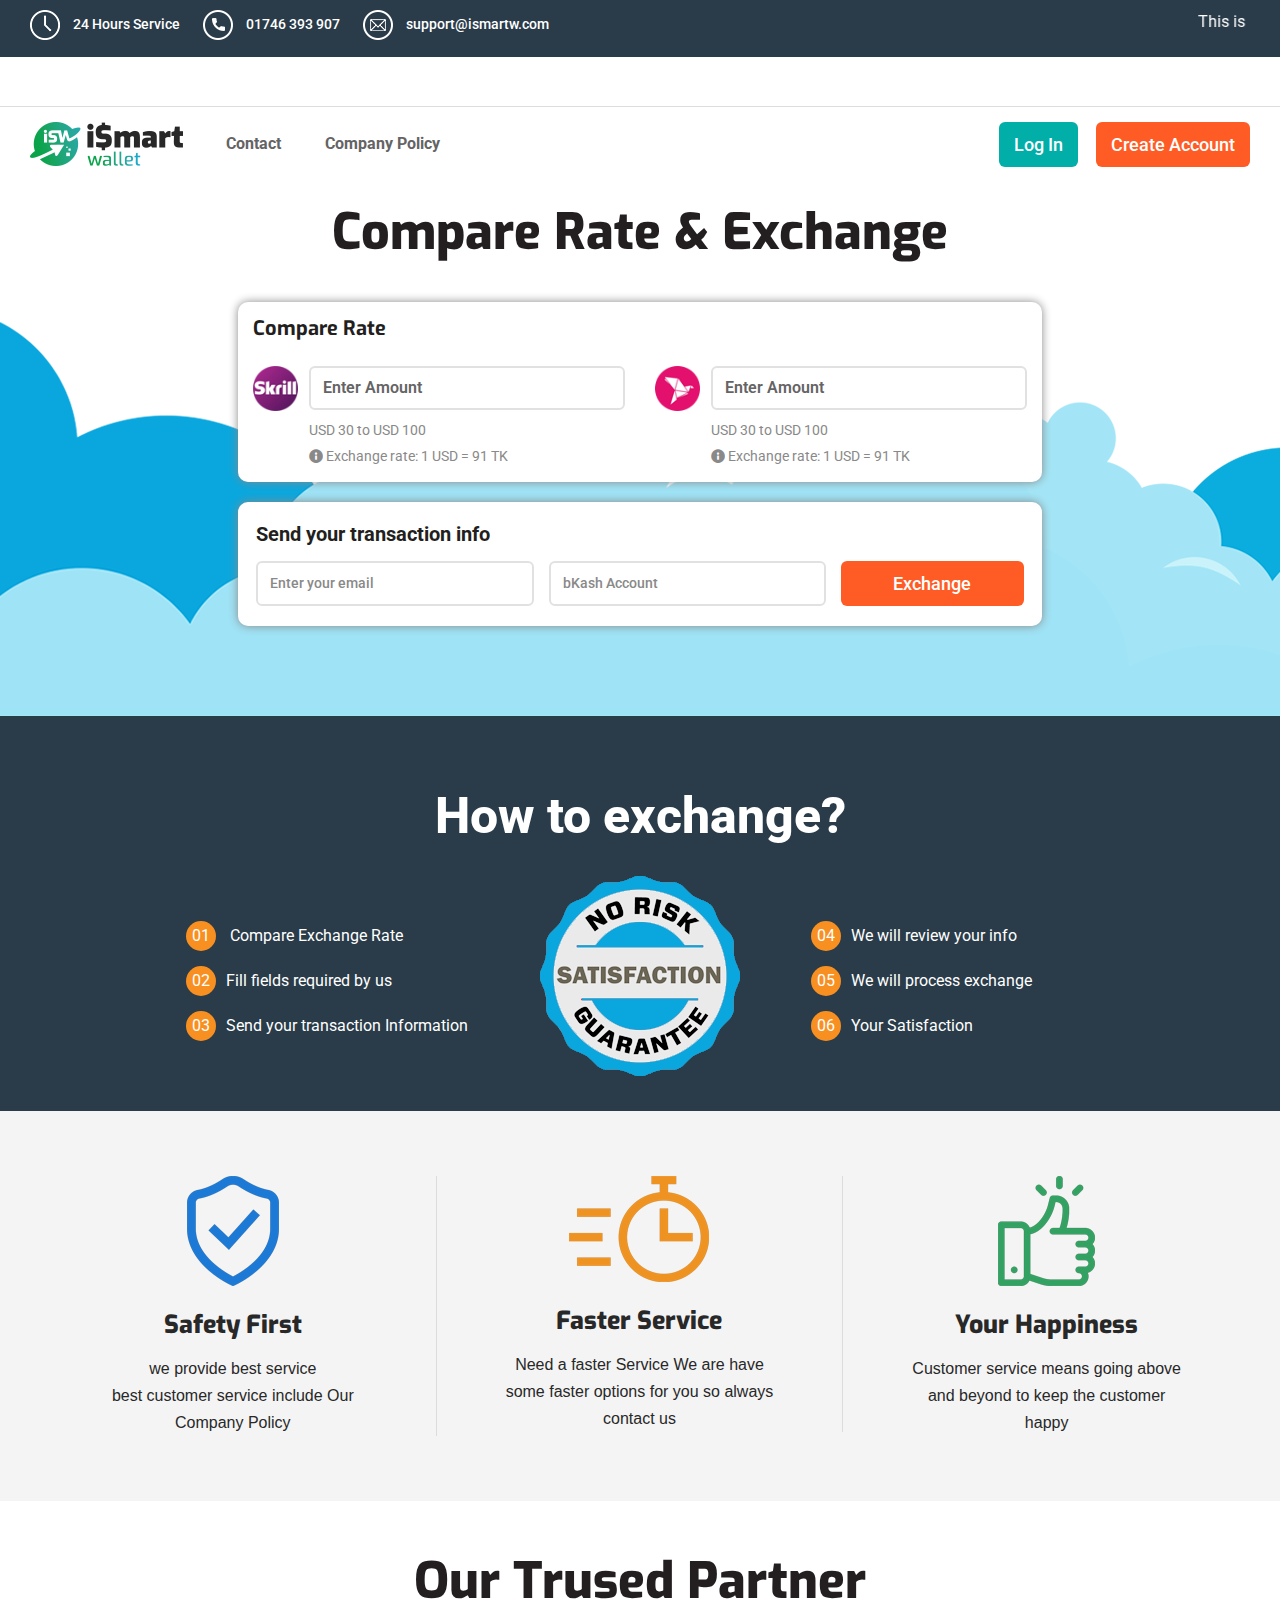
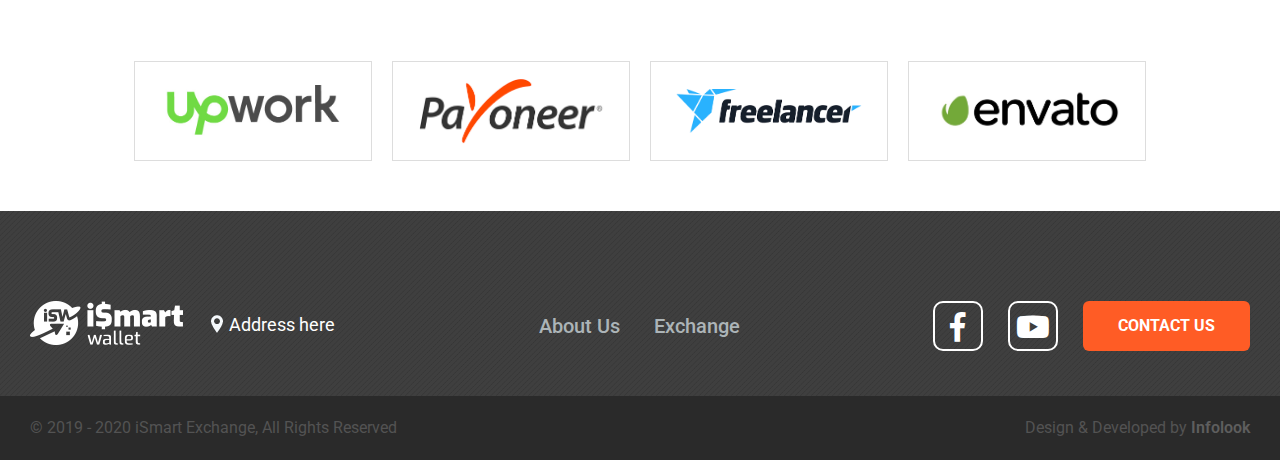
==== inner-page-1.html @ 14a32d56 "g" ====
<!DOCTYPE html>
<html lang="en">

<head>
    <meta charset="utf-8">
    <meta http-equiv="X-UA-Compatible" content="IE=edge">
    <meta name="viewport" content="width=device-width, initial-scale=1, shrink-to-fit=no">
    <title>I$mart</title>
    <link href="assets/css/bootstrap.min.css" rel="stylesheet">
    <link href="assets/css/all.min.css" rel="stylesheet">
    <link href="assets/css/fontawesome.css" rel="stylesheet">
    <link href="assets/css/meanmenu.css" rel="stylesheet">
    <link href="assets/css/nice-select.css" rel="stylesheet">
    <link href="assets/css/owl.carousel.min.css" rel="stylesheet">
    <link href="assets/css/default.css" rel="stylesheet">
    <link href="assets/css/style.css" rel="stylesheet">
    <link href="assets/css/responsive.css" rel="stylesheet">
</head>

<body>
    <!-- Headertop section start -->
    <div class="headertoparea">
        <div class="container">
            <div class="row">
                <div class="col-lg-6">
                    <div class="headertopmain">
                        <div class="headertop-contact">
                            <ul>
                                <li><img src="assets/img/clock.png" alt=""> <span>24 Hours Service</span></li>
                                <li class="clock1"><img src="assets/img/phone.png" alt=""> <span> 01746 393 907</span>
                                </li>
                                <li class="clock1"><img src="assets/img/mail.png" alt="">
                                    <span>support@ismartw.com</span></li>
                            </ul>
                        </div>
                    </div>
                </div>
                <div class="col-lg-6 my-auto">
                    <div class="random-notification">
                        <marquee behavior="" direction="">
                            <p>This is random text notification for moving</p>
                        </marquee>
                    </div>
                </div>
            </div>
        </div>
    </div>
    <!-- Headertop section complate -->

    <!-- EXCHANGERATES.ORG.UK LIVE FOREX RATES TICKER START -->
    <div class="container">
        <div class="row">
            <div class="col-lg-12">
                <!-- EXCHANGERATES.ORG.UK LIVE CURRENCY RATES TICKER START -->
                <iframe
                    src="//www.exchangerates.org.uk/widget/ER-LRTICKER.php?w=1200&amp;s=2&amp;mc=EUR&amp;mbg=ffff&amp;bs=no&amp;bc=000044&amp;f=verdana&amp;fs=10px&amp;fc=000044&amp;lc=0F0F0F&amp;lhc=fe9a00&amp;vc=fe9a00&amp;vcu=008000&amp;vcd=FF0000&amp;"
                    width="100%" height="30" frameborder="0" scrolling="no" marginwidth="0" marginheight="0"></iframe>
                <!-- EXCHANGERATES.ORG.UK LIVE CURRENCY RATES TICKER END -->
            </div>
        </div>
    </div>
    <!-- EXCHANGERATES.ORG.UK LIVE FOREX RATES TICKER END -->


    <!-- Header bar section start -->
    <div class="header-area">
        <div class="container">
            <div class="row">
                <div class="col-lg-8">
                    <div class="main-menu-fills">
                        <div class="main-logo">
                            <a href="index.html"><img src="assets/img/logo.png" alt=""></a>
                        </div>
                        <div class="main-menu">
                            <nav>
                                <ul>
                                    <li><a href="">Contact</a></li>
                                    <li><a href="">Company Policy</a></li>
                                </ul>
                            </nav>
                        </div>
                    </div>
                </div>
                <div class="col-lg-4">
                    <div class="log-info text-right">
                        <ul>
                            <li><a href="" data-toggle="modal" data-target="#exampleModalCenter" class="black-text">Log
                                    In</a></li>
                            <li><a href="" data-toggle="modal" data-target="#exampleModalCenter2"
                                    class="fixed-bg">Create Account</a></li>
                        </ul>

                    </div>

                    <div class="for-loginmethod">
                        <!-- Modal -->
                        <div class="modal fade" id="exampleModalCenter" tabindex="-1" role="dialog"
                            aria-labelledby="exampleModalCenterTitle" aria-hidden="true">
                            <div class="modal-dialog modal-dialog-centered" role="document">
                                <div class="modal-content">
                                    <div class="modal-header">
                                        <button type="button" class="close" data-dismiss="modal" aria-label="Close">
                                            <span aria-hidden="true">&times;</span>
                                        </button>
                                    </div>
                                    <div class="modal-body">
                                        <div class="log-inpagess">
                                            <div class="login-content">
                                                <h4>Account Login</h4>
                                                <div class="connect-facebook">
                                                    <span>
                                                        <a href=""><i class="fab fa-facebook-f"></i>Log In with
                                                            facebook</a>
                                                    </span>
                                                </div>
                                                <div class="loginforms1">
                                                    <form action="">
                                                        <div class="login-us">
                                                            <input type="email" placeholder="Email">
                                                            <input type="password" placeholder="Password">
                                                        </div>
                                                    </form>
                                                </div>
                                                <div class="repare-pass">
                                                    <div class="log-into">
                                                        <div class="try-thisfield">
                                                            <a href="" class="logs1">Log in</a>
                                                            <a href="" class="forgot1">Forgot Password?</a>
                                                        </div>
                                                        <span>Don't have an account? <a href="" data-toggle="modal"
                                                                data-target="#exampleModalCenter2" data-dismiss="modal"
                                                                aria-label="Close">Create
                                                                Account</a></span>
                                                    </div>
                                                </div>
                                            </div>
                                        </div>
                                    </div>
                                </div>
                            </div>
                        </div>

                        <!-- Modal -->
                    </div>


                    <div class="for-loginmethod">
                        <!-- Modal -->
                        <div class="modal fade" id="exampleModalCenter2" tabindex="-1" role="dialog"
                            aria-labelledby="exampleModalCenterTitle" aria-hidden="true">
                            <div class="modal-dialog modal-dialog-centered" role="document">
                                <div class="modal-content">
                                    <div class="modal-header">
                                        <button type="button" class="close" data-dismiss="modal" aria-label="Close">
                                            <span aria-hidden="true">&times;</span>
                                        </button>
                                    </div>
                                    <div class="modal-body">
                                        <div class="log-inpagess">
                                            <div class="login-content">
                                                <h4>Create Account</h4>
                                                <div class="loginforms1">
                                                    <form action="">
                                                        <div class="login-us">
                                                            <input type="text" placeholder="Name">
                                                            <input type="email" placeholder="Email">
                                                            <input type="number" placeholder="Phone Number">
                                                            <input type="password" placeholder="Set Password">
                                                            <input type="password" placeholder="Confirm Password">
                                                        </div>
                                                    </form>
                                                </div>
                                                <div class="repare-pass">
                                                    <div class="log-into">
                                                        <div class="try-thisfield">
                                                            <a href="#" data-toggle="modal"
                                                                data-target="#exampleModalCenter3"
                                                                class="logs1 next-hide">Create</a>
                                                        </div>
                                                        <span>Already have an account? <a href="#" data-toggle="modal"
                                                                data-target="#exampleModalCenter" data-dismiss="modal"
                                                                aria-label="Close">LOG
                                                                IN</a></span>
                                                    </div>
                                                </div>
                                            </div>
                                        </div>
                                    </div>
                                </div>
                            </div>
                        </div>
                        <!-- Modal -->
                    </div>
                </div>
            </div>
        </div>
    </div>
    <!-- Header bar section end -->

    <!-- compare rate area start -->
    <section class="compare-rate-area">
        <div class="container">
            <div class="row justify-content-center">
                <div class="col-md-8 ">
                    <h2 class="heading-title">Compare Rate & Exchange</h2>
                    <div class="compare-box-area">
                        <h4 class="title">Compare Rate</h4>
                        <div class="compare-boxs">
                            <div class="compare-box">
                                <div class="icon">
                                    <img src="assets/img/bkash2.png" alt="">
                                </div>
                                <div class="content">
                                    <form action="">
                                        <input type="text" name="amount" placeholder="Enter Amount">
                                        <label for="amount">USD 30 to USD 100</label>
                                        <span><i class="fa fa-exclamation-circle"></i> Exchange rate: 1 USD = 91 TK</span>
                                    </form>
                                </div>
                            </div>
                            <div class="compare-box">
                                <div class="icon">
                                    <img src="assets/img/bkash.png" alt="">
                                </div>
                                <div class="content">
                                    <form action="">
                                        <input type="text" name="amount" placeholder="Enter Amount">
                                        <label for="amount">USD 30 to USD 100</label>
                                        <span><i class="fa fa-exclamation-circle"></i> Exchange rate: 1 USD = 91 TK</span>
                                    </form>
                                </div>
                            </div>
                        </div>
                    </div>
                    <div class="transition-info">
                        <h4 class="title">Send your transaction info</h4>
                        <form action="">
                            <input type="email" placeholder="Enter your email">
                            <input type="text" placeholder="bKash Account ">
                            <input type="submit" value="Exchange">
                        </form>
                    </div>
                </div>
            </div>
        </div>
    </section>
    <!-- compare rate area end -->

    <!-- how to exchange area start -->
    <section class="how-to-exchange-area inner">
        <div class="container">
            <div class="row justify-content-center">
                <div class="col-md-9">
                    <div class="row">
                        <div class="col-lg-12">
                            <h2 class="title">How to exchange?</h2>
                        </div>
                    </div>
                    <div class="row">
                        <div class="col-lg-4">
                            <div class="how-to-list">
                                <ul>
                                    <li><span>01</span> Compare Exchange Rate</li>
                                    <li><span>02</span>Fill fields required by us</li>
                                    <li><span>03</span>Send your transaction Information</li>
                                </ul>
                            </div>
                        </div>
                        <div class="col-lg-4">
                            <div class="how-to-list">
                                <img src="assets/img/garrenty.png" alt="">
                            </div>
                        </div>
                        <div class="col-lg-4">
                            <div class="how-to-list">
                                <ul>
                                    <li><span>04</span>We will review your info</li>
                                    <li><span>05</span>We will process exchange</li>
                                    <li><span>06</span>Your Satisfaction</li>
                                </ul>
                            </div>
                        </div>
                    </div>
                </div>
            </div>
        </div>
    </section>
    <!-- how to exchange area end -->

    <!-- customarea section start -->
    <div class="custom-area">
        <div class="container">
            <div class="row no-gutters">
                <div class="col-xl-4 col-lg-4 col-md-4">
                    <div class="single-custom">
                        <div class="custom-images">
                            <img src="assets/img/customer1.png" alt="">
                        </div>
                        <div class="custom-text">
                            <h3>Safety First</h3>
                            <p>we provide best service <br>
                                best customer service include Our <br>
                                Company Policy</p>
                        </div>
                    </div>
                </div>
                <div class="col-xl-4 col-lg-4 col-md-4">
                    <div class="single-custom">
                        <div class="custom-images">
                            <img src="assets/img/customer2.png" alt="">
                        </div>
                        <div class="custom-text">
                            <h3>Faster Service</h3>
                            <p>Need a faster Service We are have some faster options for you so always contact us</p>
                        </div>
                    </div>
                </div>
                <div class="col-xl-4 col-lg-4 col-md-4">
                    <div class="single-custom custombo">
                        <div class="custom-images">
                            <img src="assets/img/customer3.png" alt="">
                        </div>
                        <div class="custom-text">
                            <h3>Your Happiness</h3>
                            <p>Customer service means going above and beyond to keep the customer happy</p>
                        </div>
                    </div>
                </div>
            </div>
        </div>
    </div>
    <!-- customarea section complate -->

    <!-- partner area start -->
    <div class="partner-area">
        <div class="container">
            <div class="row">
                <div class="col-lg-12">
                    <div class="services-title text-center customer-title planningtitle">
                        <h1>Our Trused Partner</h1>
                    </div>
                </div>
            </div>
            <div class="row justify-content-center">
                <div class="col-lg-10">
                    <div class="partner-carousel owl-carousel">
                        <div class="single-partner">
                            <img src="assets/img/01.png" alt="">
                        </div>
                        <div class="single-partner">
                            <img src="assets/img/02.png" alt="">
                        </div>
                        <div class="single-partner">
                            <img src="assets/img/03.png" alt="">
                        </div>
                        <div class="single-partner">
                            <img src="assets/img/04.jpg" alt="">
                        </div>
                        <div class="single-partner">
                            <img src="assets/img/05.png" alt="">
                        </div>
                    </div>
                </div>
            </div>
        </div>
    </div>
    <!-- partner area emd -->

    <!-- footer section start -->
    <div class="footerarea">
        <div class="container">
            <div class="row">
                <div class="col-xl-4">
                    <div class="footerlogo threepadings">
                        <div class="footerlogomain">
                            <a href="">
                                <img src="assets/img/footerlogo.png" alt="">
                            </a>
                        </div>
                        <div class="address">
                            <span><img src="assets/img/location.png" alt=""><a href="">Address here</a></span>
                        </div>
                    </div>
                </div>
                <div class="col-xl-4 my-auto">
                    <div class="footershapewrap">
                        <div class="footershapesd threepadings">
                            <div class="footershape samepadings">
                                <ul>
                                    <li><a href="">About Us</a></li>
                                    <li><a href="">Exchange</a></li>
                                </ul>
                            </div>
                        </div>
                    </div>
                </div>
                <div class="col-xl-4">
                    <div class="footercontactwraps samepadings threepadings">
                        <div class="footersocial">
                            <ul>
                                <li class="facebooka"><a href=""><i class="fab fa-facebook-f"></i></a></li>
                                <li class="youtubea"><a href=""><i class="fab fa-youtube"></i></a></li>
                            </ul>
                        </div>
                        <div class="footercontact">
                            <a href="">Contact Us</a>
                        </div>
                    </div>
                </div>
            </div>
        </div>
        <div class="copyright-text">
            <div class="container">
                <div class="row">
                    <div class="col-lg-6">
                        &copy; 2019 - 2020 iSmart Exchange, All Rights Reserved
                    </div>
                    <div class="col-lg-6 text-right">
                        Design & Developed by <a href="http://infolook.net">Infolook</a>
                    </div>
                </div>
            </div>
        </div>
    </div>
    <!-- footer section complate -->
    <!-- jQuery first, then Popper.js, then Bootstrap JS -->
    <script src="assets/js/jquery.min.js"></script>
    <script src="assets/js/Popper.js"></script>
    <script src="assets/js/jquery.sticky.js"></script>
    <script src="assets/js/jquery.meanmenu.js"></script>
    <script src="assets/js/owl.carousel.min.js"></script>
    <script src="assets/js/jquery.nice-select.min.js"></script>
    <script src="assets/js/bootstrap.min.js"></script>
    <script src="assets/js/main.js"></script>
</body>

</html>
---- assets/css/nice-select.css ----
.nice-select {
  -webkit-tap-highlight-color: transparent;
  background-color: #fff;
  border-radius: 5px;
  border: solid 1px #e8e8e8;
  box-sizing: border-box;
  clear: both;
  cursor: pointer;
  display: block;
  float: left;
  font-family: inherit;
  font-size: 14px;
  font-weight: normal;
  height: 42px;
  line-height: 40px;
  outline: none;
  padding-left: 18px;
  padding-right: 30px;
  position: relative;
  text-align: left !important;
  -webkit-transition: all 0.2s ease-in-out;
  transition: all 0.2s ease-in-out;
  -webkit-user-select: none;
     -moz-user-select: none;
      -ms-user-select: none;
          user-select: none;
  white-space: nowrap;
  width: auto; }
  .nice-select:hover {
    border-color: #dbdbdb; }
  .nice-select:active, .nice-select.open, .nice-select:focus {
    border-color: #999; }
  .nice-select:after {
    border-bottom: 2px solid #999;
    border-right: 2px solid #999;
    content: '';
    display: block;
    height: 5px;
    margin-top: -4px;
    pointer-events: none;
    position: absolute;
    right: 12px;
    top: 50%;
    -webkit-transform-origin: 66% 66%;
        -ms-transform-origin: 66% 66%;
            transform-origin: 66% 66%;
    -webkit-transform: rotate(45deg);
        -ms-transform: rotate(45deg);
            transform: rotate(45deg);
    -webkit-transition: all 0.15s ease-in-out;
    transition: all 0.15s ease-in-out;
    width: 5px; }
  .nice-select.open:after {
    -webkit-transform: rotate(-135deg);
        -ms-transform: rotate(-135deg);
            transform: rotate(-135deg); }
  .nice-select.open .list {
    opacity: 1;
    pointer-events: auto;
    -webkit-transform: scale(1) translateY(0);
        -ms-transform: scale(1) translateY(0);
            transform: scale(1) translateY(0); }
  .nice-select.disabled {
    border-color: #ededed;
    color: #999;
    pointer-events: none; }
    .nice-select.disabled:after {
      border-color: #cccccc; }
  .nice-select.wide {
    width: 100%; }
    .nice-select.wide .list {
      left: 0 !important;
      right: 0 !important; }
  .nice-select.right {
    float: right; }
    .nice-select.right .list {
      left: auto;
      right: 0; }
  .nice-select.small {
    font-size: 12px;
    height: 36px;
    line-height: 34px; }
    .nice-select.small:after {
      height: 4px;
      width: 4px; }
    .nice-select.small .option {
      line-height: 34px;
      min-height: 34px; }
  .nice-select .list {
    background-color: #fff;
    border-radius: 5px;
    box-shadow: 0 0 0 1px rgba(68, 68, 68, 0.11);
    box-sizing: border-box;
    margin-top: 4px;
    opacity: 0;
    overflow: hidden;
    padding: 0;
    pointer-events: none;
    position: absolute;
    top: 100%;
    left: 0;
    -webkit-transform-origin: 50% 0;
        -ms-transform-origin: 50% 0;
            transform-origin: 50% 0;
    -webkit-transform: scale(0.75) translateY(-21px);
        -ms-transform: scale(0.75) translateY(-21px);
            transform: scale(0.75) translateY(-21px);
    -webkit-transition: all 0.2s cubic-bezier(0.5, 0, 0, 1.25), opacity 0.15s ease-out;
    transition: all 0.2s cubic-bezier(0.5, 0, 0, 1.25), opacity 0.15s ease-out;
    z-index: 9; }
    .nice-select .list:hover .option:not(:hover) {
      background-color: transparent !important; }
  .nice-select .option {
    cursor: pointer;
    font-weight: 400;
    line-height: 40px;
    list-style: none;
    min-height: 40px;
    outline: none;
    padding-left: 18px;
    padding-right: 29px;
    text-align: left;
    -webkit-transition: all 0.2s;
    transition: all 0.2s; }
    .nice-select .option:hover, .nice-select .option.focus, .nice-select .option.selected.focus {
      background-color: #f6f6f6; }
    .nice-select .option.selected {
      font-weight: bold; }
    .nice-select .option.disabled {
      background-color: transparent;
      color: #999;
      cursor: default; }

.no-csspointerevents .nice-select .list {
  display: none; }

.no-csspointerevents .nice-select.open .list {
  display: block; }
---- assets/css/default.css ----
/* Deafult Margin & Padding */
/*-- Margin Top --*/
.mt-5 {
	margin-top: 5px;
}
.mt-10 {
	margin-top: 10px;
}
.mt-15 {
	margin-top: 15px;
}
.mt-20 {
	margin-top: 20px;
}
.mt-25 {
	margin-top: 25px;
}
.mt-30 {
	margin-top: 30px;
}
.mt-35 {
	margin-top: 35px;
}
.mt-40 {
	margin-top: 40px;
}
.mt-45 {
	margin-top: 45px;
}
.mt-50 {
	margin-top: 50px;
}
.mt-55 {
	margin-top: 55px;
}
.mt-60 {
	margin-top: 60px;
}
.mt-65 {
	margin-top: 65px;
}
.mt-70 {
	margin-top: 70px;
}
.mt-75 {
	margin-top: 75px;
}
.mt-80 {
	margin-top: 80px;
}
.mt-85 {
	margin-top: 85px;
}
.mt-90 {
	margin-top: 90px;
}
.mt-95 {
	margin-top: 95px;
}
.mt-100 {
	margin-top: 100px;
}
.mt-105 {
	margin-top: 105px;
}
.mt-110 {
	margin-top: 110px;
}
.mt-115 {
	margin-top: 115px;
}
.mt-120 {
	margin-top: 120px;
}
.mt-125 {
	margin-top: 125px;
}
.mt-130 {
	margin-top: 130px;
}
.mt-135 {
	margin-top: 135px;
}
.mt-140 {
	margin-top: 140px;
}
.mt-145 {
	margin-top: 145px;
}
.mt-150 {
	margin-top: 150px;
}
.mt-155 {
	margin-top: 155px;
}
.mt-160 {
	margin-top: 160px;
}
.mt-165 {
	margin-top: 165px;
}
.mt-170 {
	margin-top: 170px;
}
.mt-175 {
	margin-top: 175px;
}
.mt-180 {
	margin-top: 180px;
}
.mt-185 {
	margin-top: 185px;
}
.mt-190 {
	margin-top: 190px;
}
.mt-195 {
	margin-top: 195px;
}
.mt-200 {
	margin-top: 200px;
}
/*-- Margin Bottom --*/

.mb-5 {
	margin-bottom: 5px;
}
.mb-10 {
	margin-bottom: 10px;
}
.mb-15 {
	margin-bottom: 15px;
}
.mb-20 {
	margin-bottom: 20px;
}
.mb-25 {
	margin-bottom: 25px;
}
.mb-30 {
	margin-bottom: 30px;
}
.mb-35 {
	margin-bottom: 35px;
}
.mb-40 {
	margin-bottom: 40px;
}
.mb-45 {
	margin-bottom: 45px;
}
.mb-50 {
	margin-bottom: 50px;
}
.mb-55 {
	margin-bottom: 55px;
}
.mb-60 {
	margin-bottom: 60px;
}
.mb-65 {
	margin-bottom: 65px;
}
.mb-70 {
	margin-bottom: 70px;
}
.mb-75 {
	margin-bottom: 75px;
}
.mb-80 {
	margin-bottom: 80px;
}
.mb-85 {
	margin-bottom: 85px;
}
.mb-90 {
	margin-bottom: 90px;
}
.mb-95 {
	margin-bottom: 95px;
}
.mb-100 {
	margin-bottom: 100px;
}
.mb-105 {
	margin-bottom: 105px;
}
.mb-110 {
	margin-bottom: 110px;
}
.mb-115 {
	margin-bottom: 115px;
}
.mb-120 {
	margin-bottom: 120px;
}
.mb-125 {
	margin-bottom: 125px;
}
.mb-130 {
	margin-bottom: 130px;
}
.mb-135 {
	margin-bottom: 135px;
}
.mb-140 {
	margin-bottom: 140px;
}
.mb-145 {
	margin-bottom: 145px;
}
.mb-150 {
	margin-bottom: 150px;
}
.mb-155 {
	margin-bottom: 155px;
}
.mb-160 {
	margin-bottom: 160px;
}
.mb-165 {
	margin-bottom: 165px;
}
.mb-170 {
	margin-bottom: 170px;
}
.mb-175 {
	margin-bottom: 175px;
}
.mb-180 {
	margin-bottom: 180px;
}
.mb-185 {
	margin-bottom: 185px;
}
.mb-190 {
	margin-bottom: 190px;
}
.mb-195 {
	margin-bottom: 195px;
}
.mb-200 {
	margin-bottom: 200px;
}
/*-- Padding Top --*/

.pt-5 {
	padding-top: 5px;
}
.pt-10 {
	padding-top: 10px;
}
.pt-15 {
	padding-top: 15px;
}
.pt-20 {
	padding-top: 20px;
}
.pt-25 {
	padding-top: 25px;
}
.pt-30 {
	padding-top: 30px;
}
.pt-35 {
	padding-top: 35px;
}
.pt-40 {
	padding-top: 40px;
}
.pt-45 {
	padding-top: 45px;
}
.pt-50 {
	padding-top: 50px;
}
.pt-55 {
	padding-top: 55px;
}
.pt-60 {
	padding-top: 60px;
}
.pt-65 {
	padding-top: 65px;
}
.pt-70 {
	padding-top: 70px;
}
.pt-75 {
	padding-top: 75px;
}
.pt-80 {
	padding-top: 80px;
}
.pt-85 {
	padding-top: 85px;
}
.pt-90 {
	padding-top: 90px;
}
.pt-95 {
	padding-top: 95px;
}
.pt-100 {
	padding-top: 100px;
}
.pt-105 {
	padding-top: 105px;
}
.pt-110 {
	padding-top: 110px;
}
.pt-115 {
	padding-top: 115px;
}
.pt-120 {
	padding-top: 120px;
}
.pt-125 {
	padding-top: 125px;
}
.pt-130 {
	padding-top: 130px;
}
.pt-135 {
	padding-top: 135px;
}
.pt-140 {
	padding-top: 140px;
}
.pt-145 {
	padding-top: 145px;
}
.pt-150 {
	padding-top: 150px;
}
.pt-155 {
	padding-top: 155px;
}
.pt-160 {
	padding-top: 160px;
}
.pt-165 {
	padding-top: 165px;
}
.pt-170 {
	padding-top: 170px;
}
.pt-175 {
	padding-top: 175px;
}
.pt-180 {
	padding-top: 180px;
}
.pt-185 {
	padding-top: 185px;
}
.pt-190 {
	padding-top: 190px;
}
.pt-195 {
	padding-top: 195px;
}
.pt-200 {
	padding-top: 200px;
}
/*-- Padding Bottom --*/

.pb-5 {
	padding-bottom: 5px;
}
.pb-10 {
	padding-bottom: 10px;
}
.pb-15 {
	padding-bottom: 15px;
}
.pb-20 {
	padding-bottom: 20px;
}
.pb-25 {
	padding-bottom: 25px;
}
.pb-30 {
	padding-bottom: 30px;
}
.pb-35 {
	padding-bottom: 35px;
}
.pb-40 {
	padding-bottom: 40px;
}
.pb-45 {
	padding-bottom: 45px;
}
.pb-50 {
	padding-bottom: 50px;
}
.pb-55 {
	padding-bottom: 55px;
}
.pb-60 {
	padding-bottom: 60px;
}
.pb-65 {
	padding-bottom: 65px;
}
.pb-70 {
	padding-bottom: 70px;
}
.pb-75 {
	padding-bottom: 75px;
}
.pb-80 {
	padding-bottom: 80px;
}
.pb-85 {
	padding-bottom: 85px;
}
.pb-90 {
	padding-bottom: 90px;
}
.pb-95 {
	padding-bottom: 95px;
}
.pb-100 {
	padding-bottom: 100px;
}
.pb-105 {
	padding-bottom: 105px;
}
.pb-110 {
	padding-bottom: 110px;
}
.pb-115 {
	padding-bottom: 115px;
}
.pb-120 {
	padding-bottom: 120px;
}
.pb-125 {
	padding-bottom: 125px;
}
.pb-130 {
	padding-bottom: 130px;
}
.pb-135 {
	padding-bottom: 135px;
}
.pb-140 {
	padding-bottom: 140px;
}
.pb-145 {
	padding-bottom: 145px;
}
.pb-150 {
	padding-bottom: 150px;
}
.pb-155 {
	padding-bottom: 155px;
}
.pb-160 {
	padding-bottom: 160px;
}
.pb-165 {
	padding-bottom: 165px;
}
.pb-170 {
	padding-bottom: 170px;
}
.pb-175 {
	padding-bottom: 175px;
}
.pb-180 {
	padding-bottom: 180px;
}
.pb-185 {
	padding-bottom: 185px;
}
.pb-190 {
	padding-bottom: 190px;
}
.pb-195 {
	padding-bottom: 195px;
}
.pb-200 {
	padding-bottom: 200px;
}
/* Background Color */

.gray-bg {
	background: #f6f6f6;
}
.white-bg {
	background: #fff;
}
.black-bg {
	background: #222;
}
/* Color */

.white {
	color: #fff;
}
.black {
	color: #222;
}
/* black overlay */

[data-overlay] {
	position: relative;
}
[data-overlay]::before {
	background: #000 none repeat scroll 0 0;
	content: "";
	height: 100%;
	left: 0;
	position: absolute;
	top: 0;
	width: 100%;
	z-index: 1;
}
[data-overlay="3"]::before {
	opacity: 0.3;
}
[data-overlay="4"]::before {
	opacity: 0.4;
}
[data-overlay="5"]::before {
	opacity: 0.5;
}
[data-overlay="6"]::before {
	opacity: 0.6;
}
[data-overlay="7"]::before {
	opacity: 0.7;
}
[data-overlay="8"]::before {
	opacity: 0.8;
}
[data-overlay="9"]::before {
	opacity: 0.9;
}

.bg_img {
	background-position: center center;
	background-size: cover;
	background-repeat: no-repeat;
	width: 100%;
}
---- assets/css/style.css ----
/* Base CSS */
@import url('https://fonts.googleapis.com/css?family=Roboto:300,400,500,700,900&display=swap');
@import url('https://fonts.googleapis.com/css?family=Exo:300,400,400i,500,600,600i,700,900&display=swap');

.alignleft {
  float: left;
  margin-right: 15px;
}

.alignright {
  float: right;
  margin-left: 15px;
}

.aligncenter {
  display: block;
  margin: 0 auto 15px;
}

a:focus,
input:focus {
  outline: 0 solid
}

img {
  max-width: 100%;
  height: auto;
}

h1,
h2,
h3,
h4,
h5,
h6 {
  margin: 0 0 15px;
  color: #231f20;
  font-weight: 700;
  font-size: 25px;
  font-family: 'Roboto', sans-serif;
}

body {
  color: #231f20;
  font-weight: 400;
  font-family: 'Roboto', sans-serif;
  font-size: 16px;
}

@font-face {
  font-family: RusticLoveTattoo;
  src: url(../fonts/RusticLoveTattoo.otf);
}

.selector-for-some-widget {
  box-sizing: content-box;
}

a:hover {
  text-decoration: none
}



/* Headertop section start */

.headertoparea {
  background: #2A3B49;
  padding: 10px 0;
  margin-bottom: 12px;
  padding-bottom: 0px;
}

.headertopmain {
  display: flex;
  align-items: center;
}

.headertopadmin ul {
  margin: 0;
  padding: 0;
  list-style: none;
}

.headertopadmin ul li {
  display: inline-block;
}

.headertop-contact ul {
  margin: 0;
  padding: 0;
  list-style: none;
}

.headertop-contact ul li {
  display: inline-block;
  color: #fff;
  font-size: 14px;
  font-weight: 500;
}

.headertopadmin ul li a {
  font-size: 14px;
  color: #c6d3de;
  font-weight: 500;
}

.headertopadmin li.active1 a {
  color: #feffff;
  background: #00a651;
  display: inline-block;
  padding: 0px 6px;
  border-radius: 4px;
}

.headertopadmin {
  margin-right: 40px;
}

.headertopadmin span {
  margin: 0 5px;
}

li.clock1 {
  position: relative;
  margin-left: 7px;
  padding-left: 12px;
}

.headertop-contact ul li img {
  margin-right: 10px;
}

/* Header area  start */
.headerarea {
  display: flex;
  align-items: center;
  height: 76px;
}

.headerleft {
  display: flex;
  align-items: center;
}

.mainmenu ul {
  margin: 0;
  padding: 0;
  list-style: none;
}

.mainmenu ul li {
  display: inline-block;
}

.headerright.text-right ul {
  margin: 0;
  padding: 0;
  list-style: none;
}

.headerright.text-right ul li {
  display: inline-block;
}

.headerright {
  display: -webkit-box;
  display: -ms-flexbox;
  -webkit-box-align: center;
  -ms-flex-align: center;
  align-items: center;
  -webkit-box-pack: end;
  -ms-flex-pack: end;
  justify-content: end;
}

.headerright ul {
  margin: 0;
  padding: 0;
  list-style: none;
}

.headerright ul li {
  display: inline-block;
}

.mainmenu ul li a {
  display: inline-block;
  margin-left: 30px;
  font-size: 16px;
  color: #858585;
  font-weight: 700;
}

.mainlogo {
  margin-right: 12px;
}

.mainmenu ul li a:hover {
  color: #2390dc;
}

.headerright ul li a {
  display: inline-block;
  background: #2390dc;
  font-size: 16px;
  color: #fff;
  font-weight: 700;
  padding: 8px 12px;
  border-radius: 6px;
}

.headerright li.account1 a {
  background: #f46d20;
  margin-left: 6px;
}


/* Header area  END */



/* hero area  start */


.sendbox a {
  display: block;
  padding: 7px 12px;
}

.sendbox {
  height: 294px;
  overflow-y: auto;
}

.sendbox img {
  width: 40px;
}


.heroleft {
  background: #fff;
  padding: 8px 0px;
  border-radius: 8px;
  position: relative;
  z-index: 2;
}



@keyframes gradient {
  0% {
    background-position: 0% 50%;
  }

  50% {
    background-position: 100% 50%;
  }

  100% {
    background-position: 0% 50%;
  }
}

.heroarea {
  background: linear-gradient(-45deg, #00B3EF, #08A033, #08A033, #00B3EF);
  background-size: 400% 400%;
  animation: gradient 10s ease infinite;
  position: relative;
  padding-bottom: 48px;
}


.herobigshape {
  position: absolute;
  left: 0;
  right: 0;
  top: 0;
  width: 92%;
  transform: translate(4%, 8%);
}

.sendtext p {
  margin-bottom: 0;
  font-size: 14px;
  color: #575c60;
  font-weight: 700;
  font-family: 'Exo', sans-serif;
}


.header-area {
  border-top: 1px solid #ddd;
  padding: 15px 0;
}

.sendtext p {
  font-weight: 900;
  color: #393939;
  font-size: 20px;
  text-transform: capitalize;
}

.sendbox a:hover {
  background: #cee4f2;
}

.sendtext {
  padding: 0px 12px;
}

.sendbox span {
  font-size: 14px;
  font-weight: 700;
  padding-left: 8px;
  color: #4f4f4f;
}

.herotitle h1 {
  font-size: 50px;
  color: #fff;
  font-weight: 800;
  margin: 40px 0;
  font-family: 'Exo', sans-serif;
}


.rightbkashwrap {
  display: flex;
  align-items: center;
}

.rightbkasboxs {
  display: flex;
  align-items: center;
  width: 100%;
}

.bkashtk span {
  padding-left: 0;
}

.bkashtk p {
  margin-bottom: 0;
  font-size: 14px;
  font-weight: 500;
  color: #898989;
}

.bkashtk {
  padding-left: 8px;
}

.buttons button {
  background: #dfdfdf;
  border: none;
  padding: 8px 17px;
  color: #737373;
  font-size: 14px;
  font-weight: 500;
  border-radius: 6px;
}

.sendbox.rightsend a:hover {
  background: #CEE4F2;
}

.sendbox.rightsend a:hover button {
  background: #02AEA8;
  color: #fff;
}


.col-12.static {
  position: static;
}






/* hero area  END */



/* security area  start */


.securitybox {
  text-align: center;
  background: #DAF2E5;
  margin-top: 52px;
  border-radius: 8px;
}

.securityarea {
  padding: 48px 0;
}

.securitytitle.text-center h1 {
  font-size: 50px;
  font-weight: 800;
  color: #231f20;
  font-family: 'Exo',
    sans-serif;
}

.securitybox.securitybox2 {
  background: #D9F4FA;
}

.securityicon img {
  margin-top: -38px;
}

.securitycontent {
  padding: 28px 82px;
}

.securitycontent p {
  margin-bottom: 0;
  color: #231f20;
  font-size: 16px;
  font-weight: 400;
  line-height: 28px;
}

.securitycontent h4 {
  font-weight: 800;
  font-size: 25px;
  color: #231f20;
  font-family: 'Exo', sans-serif;
}


/* security area  END */


/* customerarea section  start */



.single-custom {
  text-align: center;
  padding: 0px 66px;
  border-right: 1px solid #dcdcdc;
}

.custom-text h3 {
  font-size: 25px;
  font-weight: 800;
  color: #282828;
  font-family: 'Exo', sans-serif;
}

.custom-text p {
  font-size: 16px;
  font-weight: 500;
  color: #282828;
  margin-bottom: 0;
  font-family: 'Encode Sans Condensed', sans-serif;
  line-height: 27px;
}

.custom-area {
  background: #f4f4f4;
  padding: 30px 0;
}

.custom-area.whitebg1 {
  background: #fff;
}

.custom-text {
  margin-top: 24px;
}

.single-custom.custombo {
  border-right: 0px;
}

/* customerarea section  END */

/* planning section  startr */
.singleplaningcontent {
  display: flex;
  align-items: center;
  justify-content: center;
  height: 205px;
  position: relative;
  z-index: 1;
}

.singleplaning {
  text-align: center;
}

.singleplaning p {
  color: #fff;
  font-size: 20px;
  font-weight: 400;
  margin-top: 24px;
}

.singleplaningcontent.akashi::after {
  opacity: .20;
}

.singleplaningcontent::after {
  background: #0F0F0F;
  content: "";
  position: absolute;
  left: 0;
  top: 0;
  height: 100%;
  width: 100%;
  opacity: .10;
  z-index: -1;
}

.planing-area {
  background: linear-gradient(to right bottom, #FF4A30, #FF9903);
  padding: 65px 0;
}

.singleplaningcontent:hover img {
  transform: rotate(360deg);
}

.singleplaningcontent img {
  transition: .3s;
}

.services-title.planningtitle h1 {
  color: #fff;
}

.services-title h1 {
  color: #231f20;
  font-size: 50px;
  font-weight: 800;
  margin-bottom: 42px;
  font-family: 'Exo', sans-serif;

}



/* planning section  END */



/* footer section  start */


.footerarea {
  background: #353535;
  position: relative;
  padding-top: 90px;
  z-index: 1;
}

.footerarea::after {
  content: "";
  background-image: url(../img/footer-shape.png);
  background-size: contain;
  background-position: center center;
  background-repeat: repeat;
  position: absolute;
  left: 0;
  top: 0;
  height: 100%;
  width: 100%;
  z-index: -1;
}

.copyright-text {
  margin-top: 45px;
  padding: 20px 0px;
  background: #2A2A2A;
  color: #535353;
  position: relative;
  z-index: 2;
}

.copyright-text a {
  color: #5E5E5E;
  font-weight: 600;
}

.footerlogo {
  display: flex;
}

.address {
  padding-top: 10px;
}

.footerlogomain {
  margin-right: 28px;
}

.address a {
  display: inline-block;
  margin-left: 6px;
}

.address a {
  font-size: 18px;
  color: #fff;
  font-weight: 400;
}

.address img {
  transform: translateY(-3px);
}

.footershape ul {
  margin: 0;
  padding: 0;
  list-style: none;
}

.footershape ul li {
  display: inline-block;
}

.footershape ul li a {
  font-size: 20px;
  font-weight: 500;
  color: #acb4b7;
  display: inline-block;
  margin: 0 15px;
}

.footershape {
  text-align: center;
}


.footersocial ul {
  margin: 0;
  padding: 0;
  list-style: none;
  display: flex;
}

.footersocial ul li {
  display: inline-block;
}

.footercontactwraps {
  display: -webkit-box;
  display: -ms-flexbox;
  -webkit-box-align: center;
  -ms-flex-align: center;
  align-items: center;
  -webkit-box-pack: end;
  -ms-flex-pack: end;
  justify-content: end;
}

.footercontact a {
  font-size: 16px;
  color: #fff;
  text-transform: uppercase;
  font-weight: 700;
  background: #FF5C25;
  display: inline-block;
  padding: 13px 35px;
  border-radius: 6px;
  margin-left: 25px;
}


.footersocial ul li a {
  font-size: 16px;
  color: #acb4b7;
  border: 2px solid #fff;
  width: 50px;
  height: 50px;
  text-align: center;
  border-radius: 10px;
  display: block;
  font-size: 30px;
  line-height: 50px;
  color: #fff;
}

.footersocial ul li a:hover {
  background: #FF5C25;
  color: #fff;
  border-color: transparent;
}


.footersocial ul li.youtubea a:hover {
  background: #F20202;
}

.footercontact a:hover {
  background: #bd3608;
}



.headerright ul li a:hover {
  background: #0076c9;
}




.headerright li.account1 a:hover {
  background: #e65a0b;
}



.footershape ul li a:hover {
  color: #e65a0b;
}




.footershapewrap {
  position: relative;
}

.footertextt {
  margin-top: 62px;
  text-align: center;
}

.footertextt p {
  margin-bottom: 0;
  color: #527591;
  font-size: 14px;
  font-weight: 400;
}

.footershapesd {
  position: relative;
  z-index: 22;
}

/* Header bar section start */

.main-menu ul {
  margin: 0;
  padding: 0;
  list-style: none;
}

.main-menu ul li {
  display: inline-block;
  margin-right: 40px;
}

.main-menu ul li a {
  color: #646464;
  font-size: 16px;
  font-weight: 700;
  transition: .3s;
}

.main-menu ul li a:hover {
  color: #02AEA8;
}


.log-info ul {
  margin: 0;
  padding: 0;
  list-style: none;
}
.log-info ul li a {
  color: #fff;
  font-weight: 500;
  font-size: 18px;
  padding: 9px 15px;
  display: inline-block;
  border-radius: 6px;
  text-align: center;
  transition: .3s;
  background: #FF5C25;
}

.log-info ul li a.black-text {
  color: #fff;
  background: #02AEA8;
}

.log-info ul li a:hover {
  color: #fff;
  background: #C2023F;
  border: transparent;
}

.log-info ul li a:hover {
  color: #fff;
  background: #c53909;
}

.log-info ul li a.black-text:hover {
  background: #037b77;
}



.main-menu-fills {
  display: flex;
  align-items: center;
}

.main-logo {
  margin-right: 43px;
}

.icofont-coffee-cup::before {
  content: "\eb56";
}

.log-info ul li {
  display: inline-block;
  margin-left: 14px;
}


/*login-css*/

.for-loginmethod .modal-dialog {
  width: 400px;
}


.for-loginmethod .modal-header {
  display: -ms-flexbox;
  display: flex;
  -ms-flex-align: start;
  align-items: flex-start;
  -ms-flex-pack: justify;
  justify-content: flex-end;
  padding: 2px 0;
  border-bottom: 0px;
}




.modal-body.customlogooo {
  padding: 0 0 !important;
  padding-bottom: 54px !important;
}


.try-thisfield.got.got-bg a {
  width: 164px;
  margin: auto;
  border-radius: 32px;
  padding: 14px 0;
}

.try-thisfield.got.got-bg {
  margin-top: 48px;
}





.next-logo {
  background: url(../img/logoneed-bg.png);
  height: 136px;
  display: flex;
  align-items: center;
  justify-content: center;
  object-fit: cover;
}



.for-loginmethod .modal-body {
  position: relative;
  -ms-flex: 1 1 auto;
  flex: 1 1 auto;
  padding-top: 0 !important;
  padding: 32px;
  text-align: center;
}

.for-loginmethod .modal-header .close {
  padding: 6px 16px;
  margin: 0px;
}

.for-loginmethod .modal-content {
  position: relative;
  background-color: #F5F5F5;
  border: 1px solid rgba(0, 0, 0, .2);
  border-radius: .3rem;
  outline: 0;
}








.login-content h4 {
  font-size: 25px;
  font-weight: 900;
  color: #2c2d35;
  margin-bottom: 22px;
}

.connect-facebook a {
  background: #4B67A8;
  padding: 12px;
  border-radius: 6px;
  display: block;
  color: #fff;
  font-size: 16px;
  font-weight: 500;
}

.login-us input {
  width: 100%;
  background: #fff;
  border: none;
  padding: 10px 14px;
  margin-top: 12px;
  border-radius: 6px;
  color: #8f8f8f;
  font-weight: 500;
  font-size: 16px;
  border: 1px solid transparent
}

.try-thisfield a {
  display: block;
  color: #2c2d35;
  font-weight: 500;
  font-size: 16px;
}

.try-thisfield {
  margin-top: 15px;
}

.log-into span {
  color: #2c2d35;
  font-size: 16px;
  font-weight: 400;
}

.log-into span a {
  font-size: 16px;
  font-weight: 700;
  color: #2390DC;
}

.try-thisfield a.logs1 {
  background: #2390dc;
  color: #fff;
  padding: 8px;
  display: block;
  font-size: 20px;
  font-weight: 700;
  border-radius: 6px;
  margin-bottom: 12px;
}

.connect-facebook a i {
  color: #4B67A8;
  background: #fff;
  width: 22px;
  height: 24px;
  line-height: 24px;
  margin-right: 11px;
}


/*login-css*/





/*successful-css*/

.login-content.next-h4 p {
  font-size: 15px;
  font-weight: 400;
  color: #3e4041;
  margin-bottom: 0;
}

.call-usw p a {
  color: #2c2d35;
  font-weight: 700;
  font-size: 16px;
}

.try-thisfield.got a {
  background: #2E2F38;
}

.for-loginmethod.this1-hide.activeee {
  visibility: hidden;
  opacity: 0;
}

.login-us.trxid input {
  border: 1px solid #E1E1E1;
}

.send-money.owl-carousel .owl-nav {
  position: absolute;
  right: 0;
  top: 50%;
  transform: translateY(-50%);
}

.rocket-by p {
  margin-bottom: 9px !important;
}

.send-money.owl-carousel .owl-nav button i {
  position: absolute;
  right: -12px;
  top: 50%;
  transform: translateY(-50%);
  background: #fff;
  width: 28px;
  height: 28px;
  line-height: 28px;
  border-radius: 50%;
  box-shadow: 0px 0px 2px #a0a0a0;
}









.send-money.owl-carousel .owl-nav i {
  font-size: 27px;
  color: #a0a0a0;
}




.send-money .owl-dots {
  display: none;
}



.price span {
  font-size: 29px;
  font-weight: 700;
  color: #2c2d35;
  display: inline-block;
  margin-top: 15px;
  margin-bottom: 15px;
}

.price img {
  width: 21px;
  margin-top: -3px;
}

.niceselect-for .nice-select {
  width: 100%;
  border: transparent;
  background: #fff;
}

.niceselect-for .nice-select.open .list {
  width: 100%;
}

.rocket-by p {
  color: #2c2d35 !important;
  font-weight: 400 !important;
}

.rocket-by a.bkashh1 {
  color: #e3106e;
  font-weight: 700;
}

.rocket-by a.rocketts {
  color: #790381;
  font-weight: 700;
}

.try-thisfield.got.red-submit a {
  background: #E3004A;
}



/*successful-css*/




/*sidemenu-css*/


.menu-icon i {
  font-size: 29px;
  cursor: pointer;
}


.sidemenuw ul {
  padding: 0;
  margin: 0;
  list-style: none;
}

.sidemenuw ul li {
  display: block;
  margin-left: 0 !important;
}

.sidemenuw ul li a {
  background: none;
  color: #fff;
  font-size: 18px;
  font-weight: 700;
  text-align: left;
  display: block;
  width: 100%;
  transition: .3s;
  border-bottom: 1px solid #888;
  border-radius: 0px;
  padding: 6px 0px;
}

.sidemenuw ul li a:hover {
  background: transparent;
  color: #E30048;
  border-bottom: 1px solid #888;
}

.sideline {
  position: absolute;
  right: 15px;
  top: 11px;
}

.menu-icon {
  background: #333;
  padding: 3px 12px;
}

.menu-icon i {
  color: #f5f5f5;
}

.main-menu li a {
  color: #646464 !important;
  position: relative;
  padding: 29px 0px;
}

.main-menu li a:hover {
  color: #02AEA8 !important;
}

.main-menu li a:hover::after {
  content: "";
  position: absolute;
  bottom: 0;
  left: 0;
  height: 5px;
  background: #02AEA8;
  opacity: 1;
  visibility: visible;
  width: 100%;
}

.main-menu li a::after {
  opacity: 0;
  transition: .2s;
  visibility: hidden;
  width: 0;
}

.heroarea {
  overflow: hidden;
}

.heroarea::after,
.heroarea::before {
  background-image: url(../img/hero-left.png);
  left: 0px;
  top: 0;
  content: "";
  width: 323px;
  height: 422px;
  position: absolute;
  background-repeat: no-repeat;
  background-size: center;
  background-position: left bottom;
  transform: translateX(-80px);
}

.heroarea::before {
  background-image: url(../img/hero-right.png);
  left: auto;
  right: 0px;
  transform: translateX(80px);
}

.securityicon img {
  transform: scale(1);
  transition: .1s;
}

.securitybox:hover .securityicon img {
  transform: scale(1.2);
}

.login-us input:focus {
  border: 1px solid #0076C9;
  border-radius: 6px;
}

.custom-area {
  padding: 65px 0;
}

.random-notification {
  color: #fff;
}

.services-title h1 {
  margin-bottom: 60px;
  font-family: 'Exo',
    sans-serif;
  font-weight: 800;
}

/* innerpage css */
.compare-rate-area {
  background-position: center bottom;
  background-size: cover;
  position: relative;
  z-index: 1;
}

@keyframes animatedBackground {
  from {
    background-position: 0 0;
  }

  to {
    background-position: 100% 0;
  }
}

@-webkit-keyframes animatedBackground {
  from {
    background-position: 0 0;
  }

  to {
    background-position: 100% 0;
  }
}

@-ms-keyframes animatedBackground {
  from {
    background-position: 0 bottom;
  }

  to {
    background-position: 100% bottom;
  }
}

@-moz-keyframes animatedBackground {
  from {
    background-position: 0 bottom;
  }

  to {
    background-position: 100% bottom;
  }
}

.compare-rate-area::after {
  background-image: url(../img/hero-shape-1.png);
  content: "";
  height: 460px;
  left: 0%;
  width: 100%;
  bottom: 0;
  position: absolute;
  z-index: -1;
  background-position: bottom;
  background-repeat: repeat-x;
  animation: animatedBackground 20s linear infinite;
  -ms-animation: animatedBackground 20s linear infinite;
  -moz-animation: animatedBackground 20s linear infinite;
  -webkit-animation: animatedBackground 20s linear infinite;

}

.compare-rate-area .heading-title {
  font-size: 50px;
  font-weight: 800;
  text-align: center;
  font-family: 'Exo',
  sans-serif;
}


.compare-box-area .title {
  font-size: 20px;
  text-align: left;
  font-family: 'Exo',
  sans-serif;
}

.compare-boxs {
  display: flex;
  flex-wrap: wrap;
}

.compare-box {
  display: flex;
  flex-wrap: wrap;
  flex-basis: 50%;
}

.compare-box .icon {
  flex-basis: 15%;
}

.compare-box .content {
  flex-basis: 85%;
}


.compare-box .content label,
.compare-box .content span {
  display: block;
  margin: 0;
  color: #898989;
  font-size: 14px;
}

.compare-box .content label {
  margin-top: 10px;
}

.compare-box .content input {
  width: 100%;
  border: 2px solid #E1E1E1;
  border-radius: 5px;
  padding: 8px 12px;
  color: #646464;
}

.compare-box .content input::placeholder {
  color: #646464;
  font-weight: 600;
}

.compare-box .content span {
  font-size: 14px;
}

.compare-boxs .compare-box:first-child {
  padding-right: 15px;
}

.compare-boxs .compare-box:last-child {
  padding-left: 15px;
}

.compare-box-area,
.transition-info {
  background: #fff;
  padding: 15px;
  border-radius: 10px;
  box-shadow: 0 0 10px #888;
}

.compare-box .icon img {
  width: 45px;
  height: 45px;
}

.compare-box-area .title {
  margin-bottom: 25px;
}

.compare-box .content input {
  border-radius: 6px;
}

.compare-box .content span {
  margin-top: 5px;
}

.transition-info .title {
  font-size: 20px;
}

.transition-info {
  margin-top: 20px;
  padding: 20px 18px;
}

.compare-rate-area {
  padding: 45px 0;
  padding-bottom: 90px;
  background-position: bottom;
  background-size: contain;
  background-repeat: no-repeat;
  padding-top: 20px;
}

.compare-rate-area .heading-title {
  margin-bottom: 40px;
}

.transition-info form {
  display: flex;
}

.transition-info form input {
  flex-basis: 38%;
  border: 2px solid #E1E1E1;
  padding: 10px 12px;
  border-radius: 6px;
  color: #323232;
  font-size: 14px;
  font-weight: 500;
}

.transition-info form input[type=submit] {
  background: #FF5C25;
  border-color: transparent;
  color: #fff;
  transition: .2s;
  flex-basis: 25%;
  cursor: pointer;
  padding: 7px 12px;
  font-size: 18px;
}

.transition-info form input[type=submit]:hover {
  background: #bd3608;
}

.transition-info form input[type=text] {
  margin-right: 15px;
  margin-left: 15px;
}

.compare-rate-area input:focus {
  border-color: #0AA7DE;
}

.transition-info form input::placeholder {
  color: #898989;
}

.how-to-exchange-area {
  padding-top: 70px;
  padding-bottom: 35px;
  color: #fff;
  background: #074E93;
}

.how-to-exchange-area .title {
  font-size: 50px;
  font-weight: 800;
  text-align: center;
  color: #fff;
  margin-bottom: 30px;
}

.how-to-list span {
  width: 30px;
  height: 30px;
  display: inline-block;
  background: #F89021;
  color: #fff;
  text-align: center;
  line-height: 30px;
  border-radius: 50%;
  margin-right: 10px;
}

.how-to-list ul {
  padding: 0;
  margin: 0;
  list-style: none;
  text-align: left;
  padding-top: 30px;
}

.how-to-list ul li {
  margin: 15px 0;
}

.how-to-list {
  text-align: center;
}

.footersocial ul li:not(:first-child) {
  margin-left: 25px;
}

.modal-dialog {
  margin-right: 0px;
  margin-left: 0px;
}

.for-loginmethod .modal-content {
  display: flex;
  justify-content: center;
  width: 400px;
}

.for-loginmethod .modal-dialog {
  display: flex;
  justify-content: center;
  width: 100%;
  max-width: 100%;
}

.modal {
  padding-right: 0px !important;
}

.modal[style] {
  padding-right: 0px;
}

.modal-dialog {
  margin: 0px !important;
}

/* partner area css */
.single-partner img {
  width: auto !important;
}

.single-partner {
  height: 100px;
  display: flex;
  align-items: center;
  justify-content: center;
  border: 1px solid #ddd;
  padding: 25px;
}

.partner-area {
  padding: 50px 0;
}

.partner-area .services-title h1 {
  color: #231F20;
  margin-bottom: 50px;
}

.how-to-exchange-area.inner {
  background: #2A3B49;
}

.compare-box .content span i {
  transform: rotate(180deg);
}

.container .wrap {
  max-width: 1200px !important;
}

.header-area.sticky {
  position: fixed;
  top: 0px;
  width: 100%;
  z-index: 10;
  background: #fff;
  box-shadow: 0px 13px 25px -12px rgba(0, 0, 0, 0.1);
}

.header-area.animated {
  -webkit-animation-duration: .3s;
  animation-duration: .3s;
}

.sticky .main-menu ul li a {
  padding-bottom: 33px;
}
---- assets/css/responsive.css ----
@media (max-width: 1200px) {
    .headertop-contact ul li img {
        width: 20px;
        margin-right: 5px;
    }

    li.clock1 {
        padding-left: 10px;
        margin-left: -4px;
    }
}

@media (max-width: 991px) {
    .headertopmain {
        justify-content: center;
    }

    .random-notification {
        margin-top: 10px;
        line-height: 1.1;
    }

    .main-menu-fills {
        justify-content: center;
    }

    .log-info.text-right {
        text-align: center !important;
        margin-top: 15px;
    }

    .heroleft {
        margin-bottom: 30px;
    }

    .securitytitle.text-center h1 {
        font-size: 36px;
    }

    .services-title h1 {
        font-size: 36px;
    }

    .herotitle h1 {
        font-size: 36px;
        margin: 20px 0;
    }

    .heroarea {
        padding-bottom: 20px;
    }

    .single-custom {
        padding: 0 15px;
    }

    .custom-text p {
        font-size: 14px;
    }

    .footerlogo {
        justify-content: center;
        margin-bottom: 15px;
    }

    .footercontactwraps {
        display: flex;
        justify-content: center;
        margin-top: 15px;
    }

    .copyright-text {
        text-align: center;
    }

    .copyright-text .text-right {
        text-align: center !important;
    }

    .footerarea {
        padding-top: 50px;
    }
    .transition-info form {
        flex-wrap: wrap;
        justify-content: center;
    }

    .transition-info form input[type=submit] {
        margin-top: 10px;
    }

    .transition-info .title {
        text-align: center;
    }

    .compare-box-area .title {
        text-align: center;
    }

    .compare-rate-area .heading-title {
        font-size: 36px;
        margin-bottom: 30px;
    }

    .compare-box {
        flex-direction: column;
        flex-basis: 100%;
    }

    .compare-box .icon {
        text-align: center;
    }

    .compare-boxs .compare-box:first-child {
        padding-right: 0;
    }

    .compare-boxs .compare-box:last-child {
        padding-left: 0;
    }

    .how-to-exchange-area .title {
        font-size: 36px;
    }

    .how-to-exchange-area {
        padding-top: 30px;
    }

    .how-to-list ul {
        padding: 0;
    }

    .how-to-list ul {
        display: flex;
        flex-direction: column;
        justify-content: center;
        align-items: center;
    }

    .how-to-list ul li {
        margin: 5px 0;
    }

    .how-to-list img {
        margin: 20px 0;
    }
}

@media (max-width: 767px) {
    .single-custom {
        margin: 15px 0;
        padding-bottom: 15px;
        border-right: 0px;
    }

    .services-title h1 {
        margin-bottom: 20px;
        font-size: 26px;
    }

    .custom-area {
        padding: 30px 0;
    }

    .securitytitle.text-center h1 {
        font-size: 26px;
    }

    .securitycontent h4 {
        font-size: 20px;
    }

    .custom-text h3 {
        font-size: 20px;
    }

    .planing-area {
        padding: 30px 0;
    }

    .partner-area .services-title h1 {
        margin-bottom: 20px;
    }

    .partner-area {
        padding: 30px 0;
    }
    .footerarea::after {
        background-size: cover;
    }
}

@media (max-width: 483px) {
    .main-menu-fills {
        flex-direction: column;
    }

    .main-menu ul li {
        margin-right: 0;
    }

    .sticky .main-menu ul li a {
        padding: 0;
    }

    .main-menu {
        margin-top: 15px;
    }

    .main-menu li:not(:first-child) {
        margin-left: 15px;
    }

    .log-info ul li a {
        font-size: 14px;
    }

    .log-info ul li {
        margin: 0;
    }

    .log-info.text-right {
        margin-top: 8px;
    }

    .log-info ul li:not(:last-child) {
        margin-right: 10px;
    }

    .main-logo {
        margin: 0;
    }

    .headertop-contact ul li {
        display: block;
        margin: 0;
        padding: 0;
    }

    .headertop-contact ul li:not(:first-child) {
        margin-top: 8px;
    }

    .herotitle h1 {
        font-size: 24px;
    }
}

@media (max-width: 347px) {
    .footercontact a {
        font-size: 14px;
        padding: 12px 25px;
        margin-left: 15px;
    }

    .footersocial ul li a {
        font-size: 20px;
        width: 40px;
        height: 35px;
        line-height: 35px;
        border-radius: 4px;
    }

    .footershape ul li a {
        font-size: 16px;
    }

    .address a {
        font-size: 14px;
    }

    .footersocial ul li:not(:first-child) {
        margin-left: 15px;
    }
}
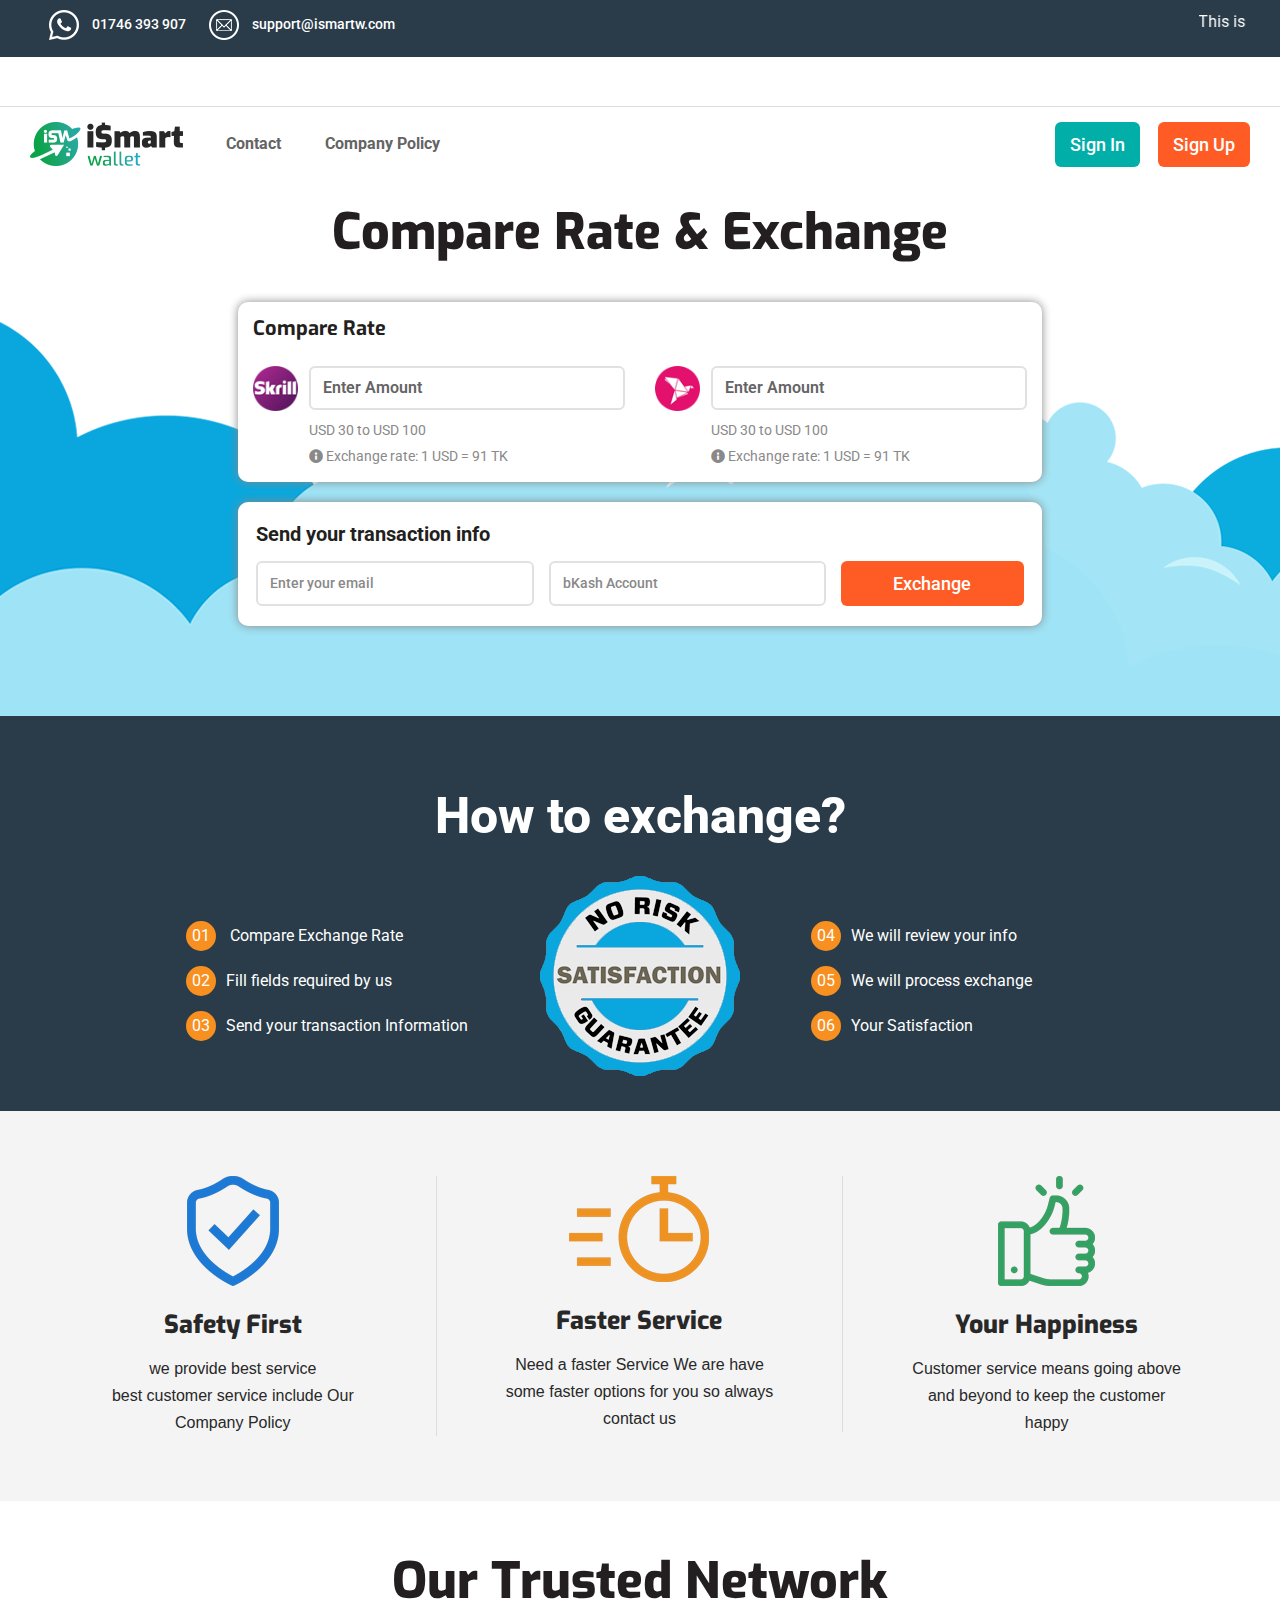
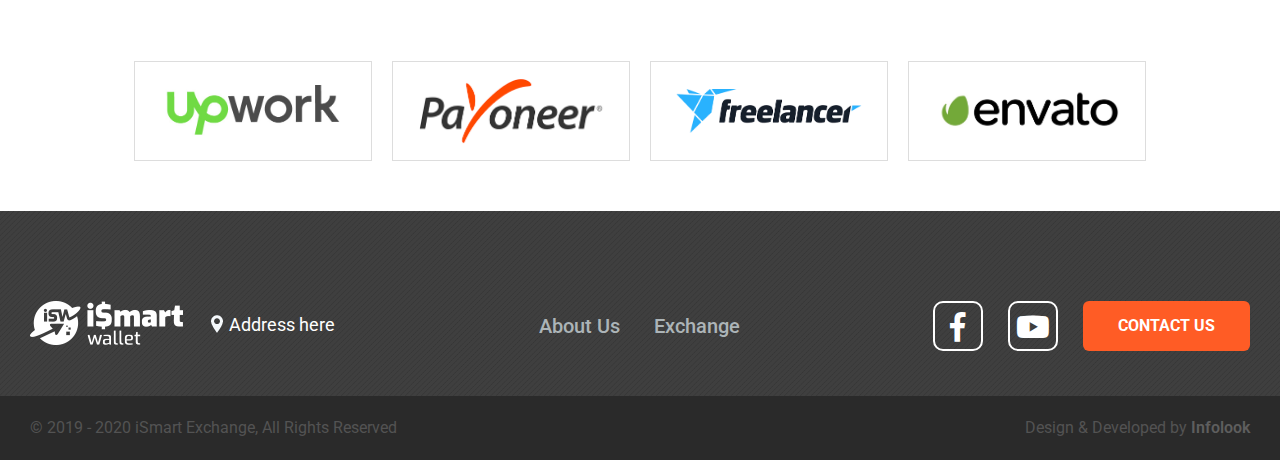
==== commit 59ae3e22: "g" ====
--- a/inner-page-1.html
+++ b/inner-page-1.html
@@ -22,11 +22,10 @@
     <div class="headertoparea">
         <div class="container">
             <div class="row">
-                <div class="col-lg-6">
+                <div class="col-lg-4">
                     <div class="headertopmain">
                         <div class="headertop-contact">
                             <ul>
-                                <li><img src="assets/img/clock.png" alt=""> <span>24 Hours Service</span></li>
                                 <li class="clock1"><img src="assets/img/phone.png" alt=""> <span> 01746 393 907</span>
                                 </li>
                                 <li class="clock1"><img src="assets/img/mail.png" alt="">
@@ -35,7 +34,7 @@
                         </div>
                     </div>
                 </div>
-                <div class="col-lg-6 my-auto">
+                <div class="col-lg-8 my-auto">
                     <div class="random-notification">
                         <marquee behavior="" direction="">
                             <p>This is random text notification for moving</p>
@@ -84,10 +83,10 @@
                 <div class="col-lg-4">
                     <div class="log-info text-right">
                         <ul>
-                            <li><a href="" data-toggle="modal" data-target="#exampleModalCenter" class="black-text">Log
+                            <li><a href="" data-toggle="modal" data-target="#exampleModalCenter" class="black-text">Sign
                                     In</a></li>
                             <li><a href="" data-toggle="modal" data-target="#exampleModalCenter2"
-                                    class="fixed-bg">Create Account</a></li>
+                                    class="fixed-bg">Sign Up</a></li>
                         </ul>
 
                     </div>
@@ -337,7 +336,7 @@
             <div class="row">
                 <div class="col-lg-12">
                     <div class="services-title text-center customer-title planningtitle">
-                        <h1>Our Trused Partner</h1>
+                        <h1>Our Trusted Network</h1>
                     </div>
                 </div>
             </div>
--- a/assets/css/style.css
+++ b/assets/css/style.css
@@ -377,7 +377,10 @@
 
 
 
-
+.herotitle h1 {
+  position: relative;
+  z-index: 6;
+}
 
 
 /* hero area  END */
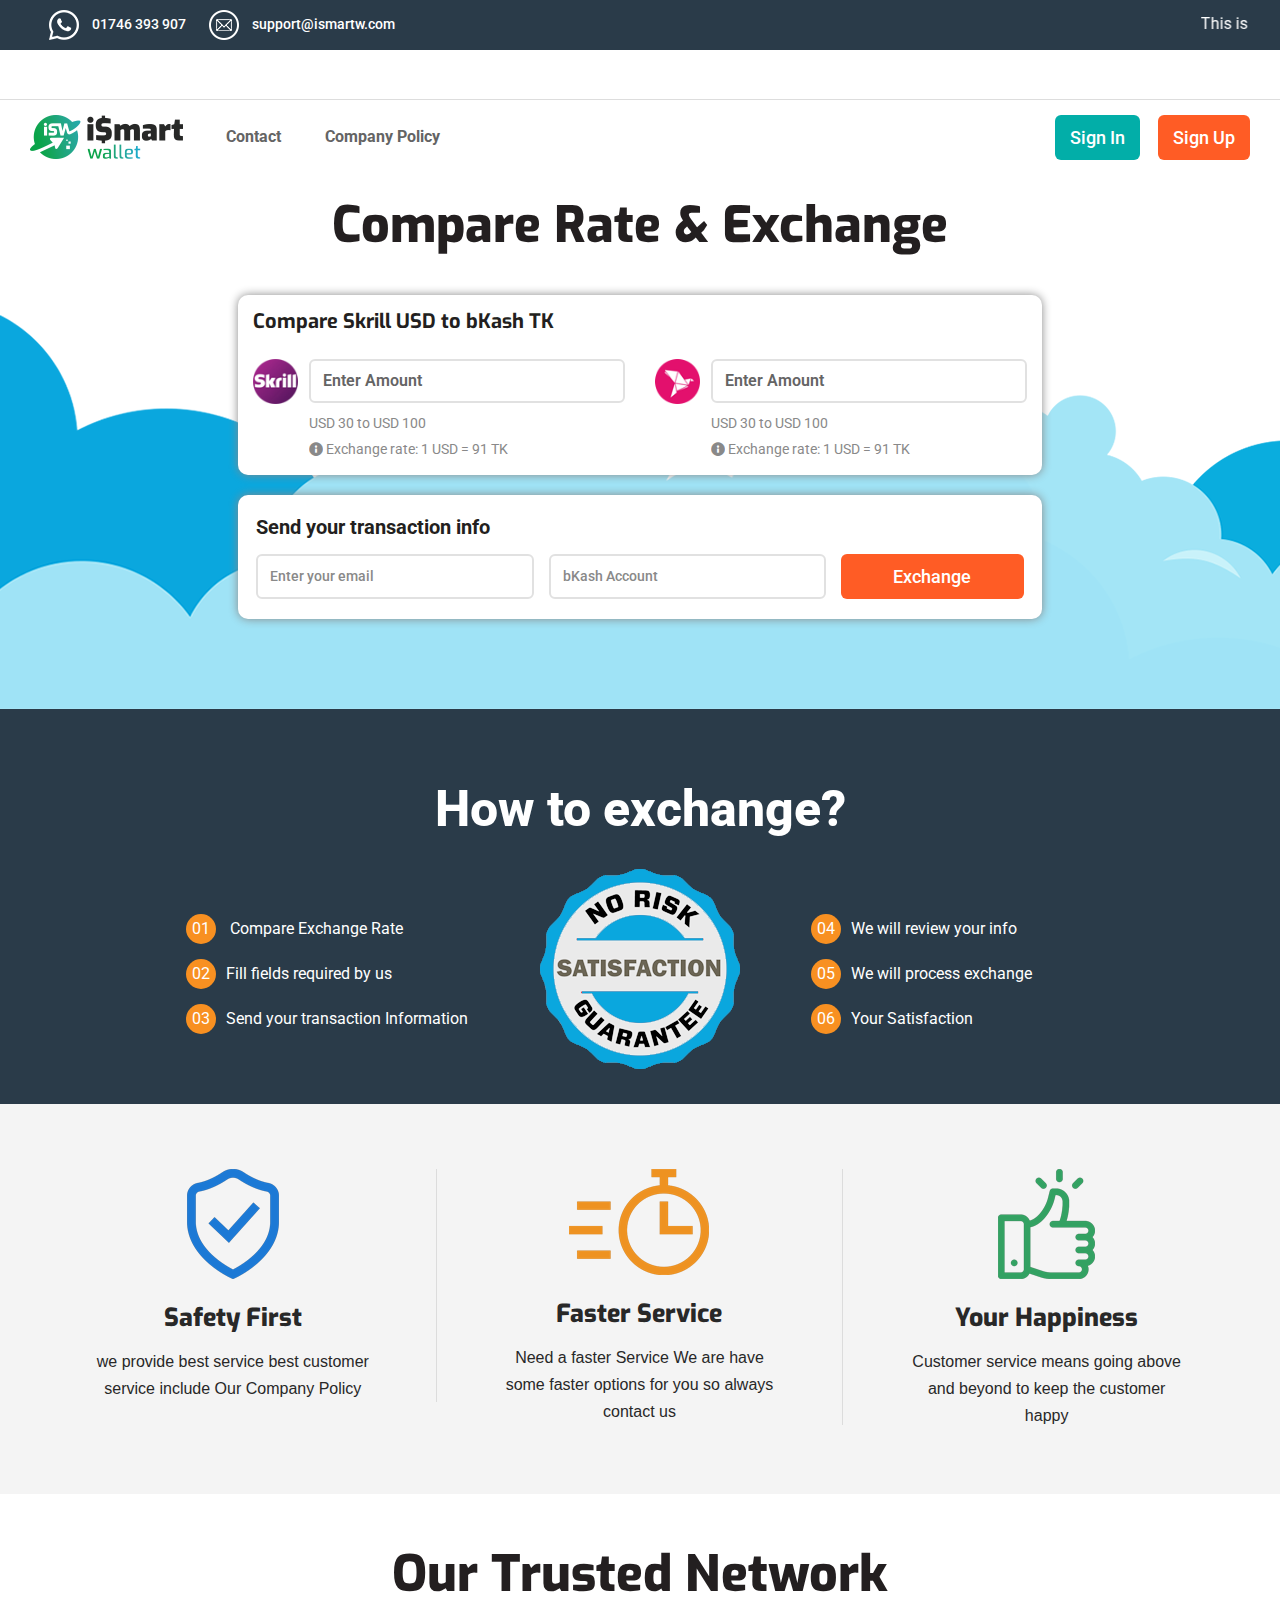
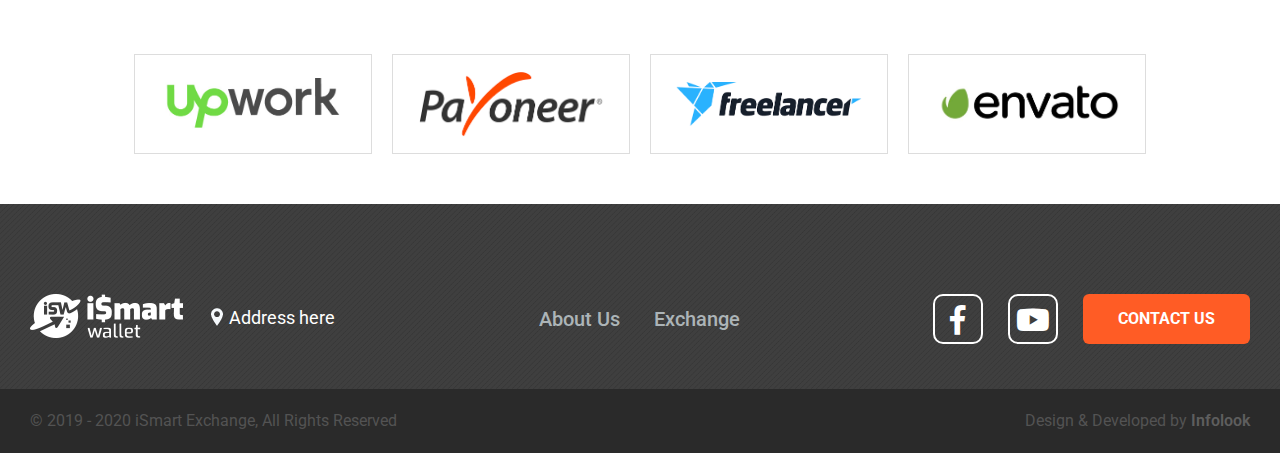
==== commit 62a70bc5: "g" ====
--- a/inner-page-1.html
+++ b/inner-page-1.html
@@ -203,7 +203,7 @@
                 <div class="col-md-8 ">
                     <h2 class="heading-title">Compare Rate & Exchange</h2>
                     <div class="compare-box-area">
-                        <h4 class="title">Compare Rate</h4>
+                        <h4 class="title">Compare Skrill USD to bKash TK</h4>
                         <div class="compare-boxs">
                             <div class="compare-box">
                                 <div class="icon">
@@ -297,8 +297,8 @@
                         </div>
                         <div class="custom-text">
                             <h3>Safety First</h3>
-                            <p>we provide best service <br>
-                                best customer service include Our <br>
+                            <p>we provide best service
+                                best customer service include Our
                                 Company Policy</p>
                         </div>
                     </div>
@@ -369,7 +369,7 @@
     <div class="footerarea">
         <div class="container">
             <div class="row">
-                <div class="col-xl-4">
+                <div class="col-lg-4">
                     <div class="footerlogo threepadings">
                         <div class="footerlogomain">
                             <a href="">
@@ -381,7 +381,7 @@
                         </div>
                     </div>
                 </div>
-                <div class="col-xl-4 my-auto">
+                <div class="col-lg-4 my-auto">
                     <div class="footershapewrap">
                         <div class="footershapesd threepadings">
                             <div class="footershape samepadings">
@@ -393,7 +393,7 @@
                         </div>
                     </div>
                 </div>
-                <div class="col-xl-4">
+                <div class="col-lg-4">
                     <div class="footercontactwraps samepadings threepadings">
                         <div class="footersocial">
                             <ul>
--- a/assets/css/style.css
+++ b/assets/css/style.css
@@ -68,7 +68,6 @@
   background: #2A3B49;
   padding: 10px 0;
   margin-bottom: 12px;
-  padding-bottom: 0px;
 }
 
 .headertopmain {
@@ -1248,6 +1247,11 @@
 
 .random-notification {
   color: #fff;
+  line-height: 1;
+}
+
+.random-notification p {
+  margin-bottom: 0px;
 }
 
 .services-title h1 {
@@ -1613,4 +1617,10 @@
 
 .sticky .main-menu ul li a {
   padding-bottom: 33px;
+}
+
+button:focus,
+a:focus,
+input[type=button]:focus {
+  outline: none;
 }--- a/assets/css/responsive.css
+++ b/assets/css/responsive.css
@@ -7,6 +7,52 @@
     li.clock1 {
         padding-left: 10px;
         margin-left: -4px;
+    }
+
+    .compare-rate-area .heading-title {
+        font-size: 40px;
+    }
+
+    .compare-rate-area .heading-title {
+        font-size: 40px;
+    }
+
+    .custom-text h3 {
+        font-size: 20px;
+        margin-bottom: 5px;
+    }
+
+    .single-custom {
+        padding: 0 15px;
+    }
+
+    .partner-area .services-title h1 {
+        font-size: 36px;
+    }
+
+    .compare-box .icon {
+        flex-basis: 20%;
+    }
+
+    .compare-box .content {
+        flex-basis: 80%;
+    }
+
+    .services-title h1,
+    .services-title.planningtitle h1 {
+        font-size: 36px;
+    }
+
+    .herotitle h1 {
+        font-size: 36px;
+    }
+
+    .securitytitle.text-center h1 {
+        font-size: 36px;
+    }
+
+    .how-to-list span {
+        margin-bottom: 5px;
     }
 }
 
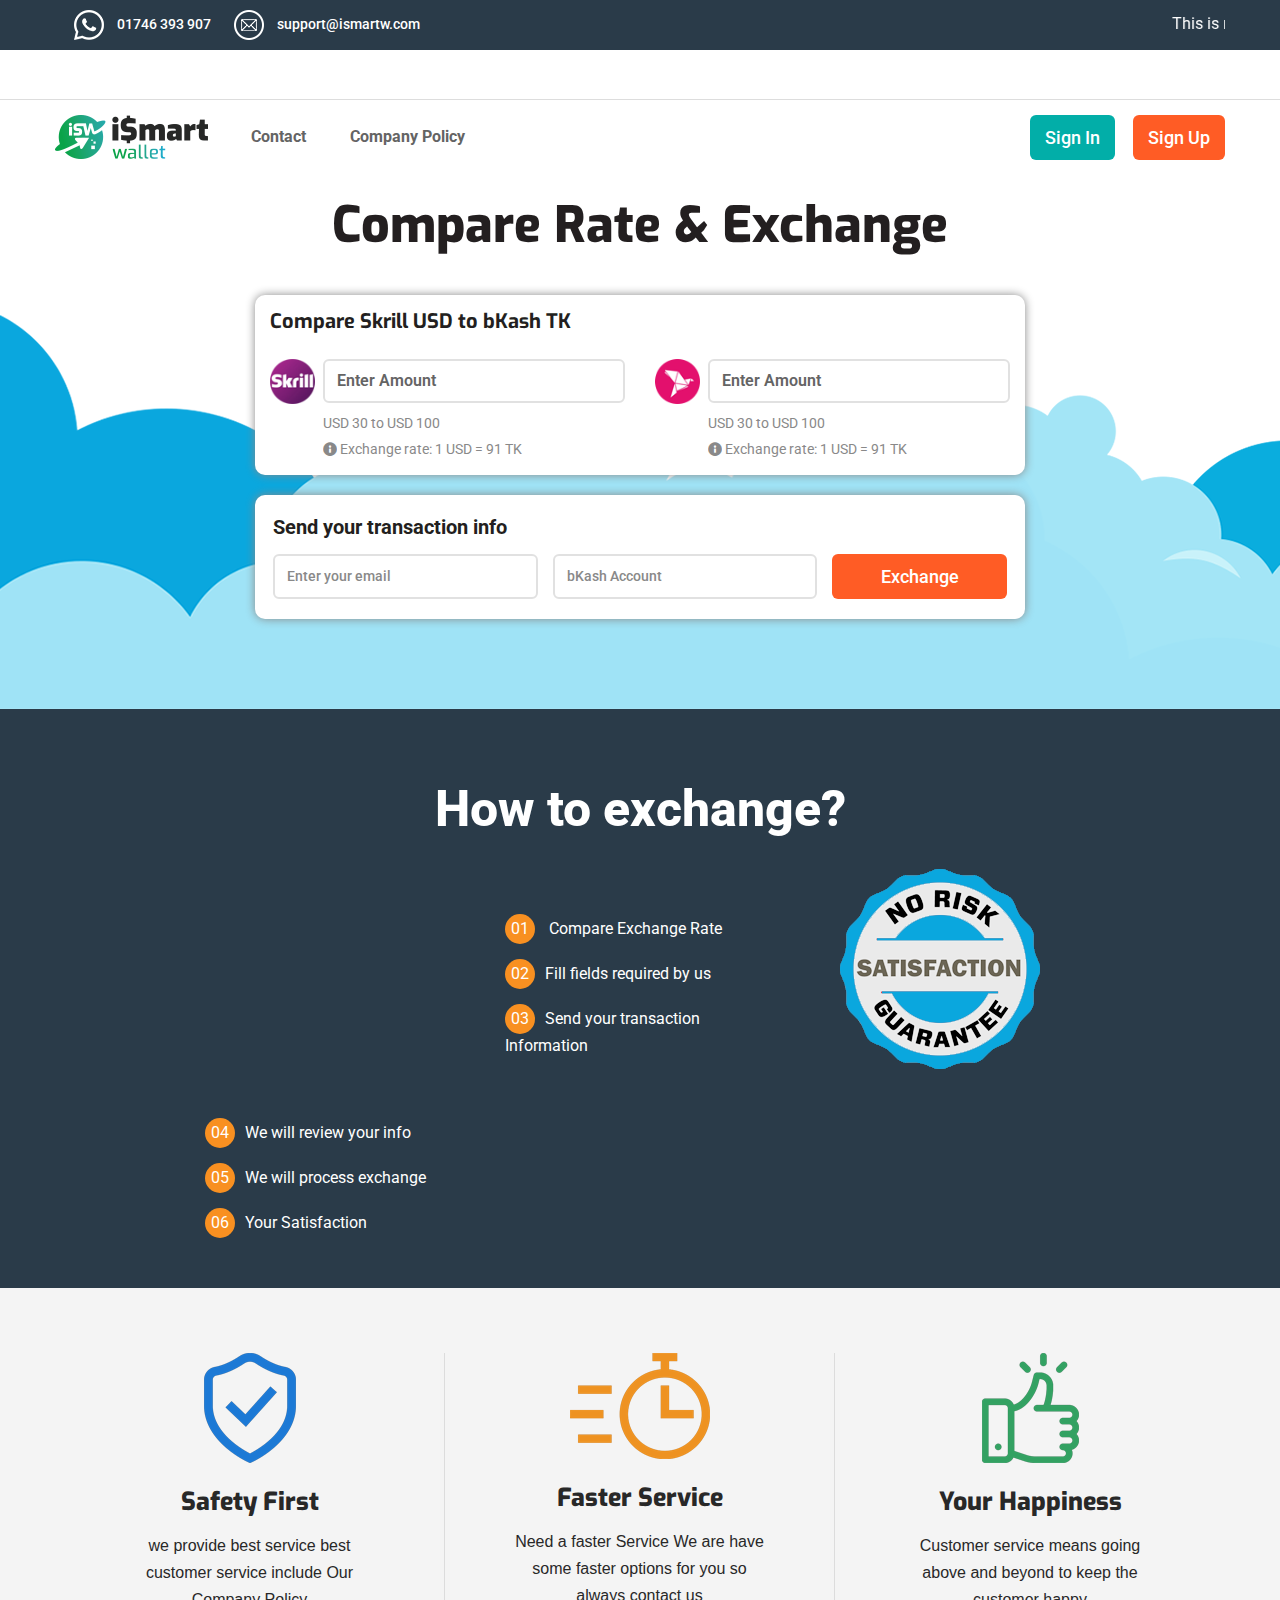
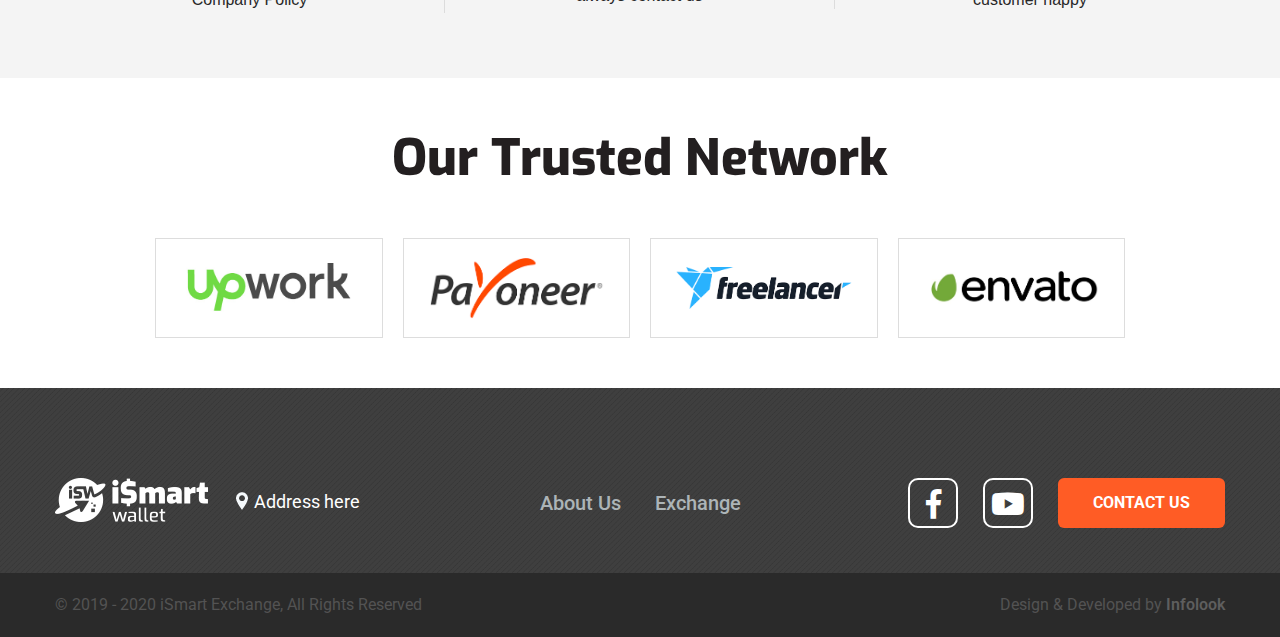
==== commit ae1cd8ec: "ko" ====
--- a/inner-page-1.html
+++ b/inner-page-1.html
@@ -36,6 +36,12 @@
                 </div>
                 <div class="col-lg-8 my-auto">
                     <div class="random-notification">
+                        <div class="sideicon">
+                            <input type="checkbox" class="navigation__checkbox" id="navi-toggle">
+                            <label for="navi-toggle" class="navigation__button">
+                                <span class="navigation__icon">&nbsp;</span>
+                            </label>
+                        </div>
                         <marquee behavior="" direction="">
                             <p>This is random text notification for moving</p>
                         </marquee>
@@ -59,6 +65,29 @@
         </div>
     </div>
     <!-- EXCHANGERATES.ORG.UK LIVE FOREX RATES TICKER END -->
+
+
+    <!-- hamburger menu start -->
+    <div class="hamburger-menu">
+        <div class="sidebarlists">
+            <div class="crossbars">
+                <button></button>
+            </div>
+            <div class="mainmenu">
+                <ul>
+                    <li><a href="">Contact</a></li>
+                    <li><a href="">Company Policy</a></li>
+                </ul>
+            </div>
+            <div class="headertop-contact">
+                <ul>
+                    <li class="clock1"><img src="assets/img/phone.png" alt=""> <span> 01746 393 907</span></li>
+                    <li class="clock1"><img src="assets/img/mail.png" alt=""> <span>support@ismartw.com</span></li>
+                </ul>
+            </div>
+        </div>
+    </div>
+    <!-- hamburger menu end -->
 
 
     <!-- Header bar section start -->
@@ -257,6 +286,11 @@
                     </div>
                     <div class="row">
                         <div class="col-lg-4">
+                            <div class="how-to-list mobile">
+                                <img src="assets/img/garrenty.png" alt="">
+                            </div>
+                        </div>
+                        <div class="col-lg-4">
                             <div class="how-to-list">
                                 <ul>
                                     <li><span>01</span> Compare Exchange Rate</li>
@@ -266,7 +300,7 @@
                             </div>
                         </div>
                         <div class="col-lg-4">
-                            <div class="how-to-list">
+                            <div class="how-to-list all">
                                 <img src="assets/img/garrenty.png" alt="">
                             </div>
                         </div>
--- a/assets/css/style.css
+++ b/assets/css/style.css
@@ -778,6 +778,7 @@
   padding: 0;
   list-style: none;
 }
+
 .log-info ul li a {
   color: #fff;
   font-weight: 500;
@@ -1332,7 +1333,7 @@
   font-weight: 800;
   text-align: center;
   font-family: 'Exo',
-  sans-serif;
+    sans-serif;
 }
 
 
@@ -1340,7 +1341,7 @@
   font-size: 20px;
   text-align: left;
   font-family: 'Exo',
-  sans-serif;
+    sans-serif;
 }
 
 .compare-boxs {
@@ -1623,4 +1624,188 @@
 a:focus,
 input[type=button]:focus {
   outline: none;
+}
+
+.container {
+  max-width: 1200px;
+}
+
+.how-to-list.mobile {
+  display: none;
+}
+
+.navigation__checkbox {
+  display: none;
+}
+
+.navigation__button {
+  cursor: pointer;
+  text-align: center;
+  margin-bottom: 0;
+  margin-top: 14px;
+}
+
+.navigation__icon {
+  position: relative;
+  margin-top: 5px;
+}
+
+.navigation__icon,
+.navigation__icon::before,
+.navigation__icon::after {
+  width: 26px;
+  height: 3px;
+  background-color: #fff;
+  display: inline-block;
+}
+
+.sticky .navigation__icon,
+.sticky .navigation__icon::before,
+.sticky .navigation__icon::after {
+  background-color: #15202B;
+}
+
+.navigation__icon::before,
+.navigation__icon::after {
+  content: "";
+  position: absolute;
+  left: 0;
+  transition: all .1s;
+}
+
+.navigation__icon::before {
+  top: -10px;
+}
+
+.navigation__icon::after {
+  top: 10px;
+}
+
+.navigation__button:hover .navigation__icon:before {
+  top: -13px;
+}
+
+.navigation__button:hover .navigation__icon:after {
+  top: 13px;
+}
+
+/* sidebar start */
+.sidebarlists {
+  background: #2A3B49;
+  position: fixed;
+  top: 0;
+  height: 100%;
+  width: 320px;
+  z-index: 977;
+  padding: 42px;
+  left: -320px;
+  transition: .3s;
+}
+
+.sidebarlists ul {
+  margin: 0;
+  padding: 0;
+  list-style: none;
+}
+
+.sidebarlists ul li {
+  display: block;
+}
+
+.sidebarlists ul li a {
+  color: #1b2b3a;
+  font-weight: 700;
+  font-size: 25px;
+  display: block;
+  margin: 15px 0;
+  font-family: 'Encode Sans Condensed', sans-serif;
+  transition: all .3s;
+  position: relative;
+}
+
+.sidebarlists ul li a:hover {
+  padding-left: 8px;
+  color: #f37022;
+}
+
+.sidebarlists ul li a::after {
+  transition: all .3s;
+}
+
+.sidebarlists ul li a:hover::after {
+  height: 100%;
+  width: 4px;
+  content: "";
+  background: #F37022;
+  position: absolute;
+  top: 50%;
+  transform: translateY(-50%);
+  left: -5px;
+}
+
+.crossbars {
+  margin-bottom: 30px;
+}
+
+.crossbars button {
+  background: transparent;
+  border: none;
+  cursor: pointer;
+  padding: 0;
+}
+
+.crossbars button {
+  position: relative;
+  z-index: 1;
+  width: 30px;
+  height: 30px;
+}
+
+.crossbars button::after,
+.crossbars button::before {
+  height: 3px;
+  width: 20px;
+  background: #fff;
+  content: "";
+  left: 0;
+  bottom: 10px;
+  position: absolute;
+  transform: rotate(135deg);
+  transition: all .3s;
+}
+
+.crossbars button::before {
+  transform: rotate(-135deg);
+}
+
+.crossbars button:hover::after,
+.crossbars button:hover::before {
+  width: 32px;
+}
+
+.overlayed {
+  background: #24384C;
+  position: fixed;
+  width: 100%;
+  height: 100%;
+  z-index: 944;
+  opacity: .3;
+  left: 0;
+  top: 0;
+  transition: .3s;
+  visibility: hidden;
+  opacity: 0;
+}
+
+.sidebarlists.actives {
+  left: 0;
+}
+
+.overlayed.actives {
+  visibility: visible;
+  opacity: .5;
+}
+
+.sideicon {
+  display: none;
 }--- a/assets/css/responsive.css
+++ b/assets/css/responsive.css
@@ -57,6 +57,9 @@
 }
 
 @media (max-width: 991px) {
+    .sideicon {
+        display: inline-block;
+    }
     .headertopmain {
         justify-content: center;
     }
@@ -149,8 +152,11 @@
     }
 
     .compare-box {
-        flex-direction: column;
         flex-basis: 100%;
+    }
+
+    .compare-boxs .compare-box:first-child {
+        margin-bottom: 20px;
     }
 
     .compare-box .icon {
@@ -190,6 +196,78 @@
 
     .how-to-list img {
         margin: 20px 0;
+    }
+
+    .headertop-contact {
+        display: none;
+    }
+
+    .random-notification {
+        display: flex;
+        align-items: center;
+    }
+
+    .sideicon {
+        margin-right: 15px;
+    }
+
+    .random-notification {
+        margin: 0;
+    }
+
+    .headertoparea {
+        padding-top: 5px;
+    }
+
+    .sidebarlists {
+        padding: 20px;
+    }
+
+    .mainmenu ul li a {
+        font-size: 18px;
+        margin: 5px 0;
+        color: #fff;
+    }
+
+    .hamburger-menu .headertop-contact {
+        display: block;
+    }
+
+    .hamburger-menu .headertop-contact a {
+        color: #222;
+    }
+
+    .mainmenu {
+        margin-bottom: 20px;
+        border-bottom: 1px solid #6b6969;
+        padding-bottom: 10px;
+    }
+
+    .hamburger-menu .headertop-contact ul li:not(:last-child) {
+        margin-bottom: 10px;
+    }
+
+    .hamburger-menu .headertop-contact ul li {
+        padding: 0;
+    }
+
+    .main-menu {
+        display: none;
+    }
+
+    .main-menu-fills {
+        justify-content: flex-start;
+    }
+
+    .header-area {
+        position: relative;
+    }
+
+    .log-info.text-right {
+        text-align: right !important;
+        position: absolute;
+        right: 15px;
+        top: -60px;
     }
 }
 
@@ -237,11 +315,45 @@
     }
 }
 
+@media (max-width: 575px) {
+    .securitycontent {
+        padding: 10px 15px;
+    }
+    .how-to-list ul {
+        justify-content: flex-start;
+        align-items: baseline;
+    }
+
+    .how-to-list.all {
+        display: none;
+    }
+
+    .how-to-list.mobile {
+        display: block;
+    }
+
+    .transition-info form input {
+        flex-basis: 100%;
+    }
+
+    .transition-info form input[type=text] {
+        margin: 0;
+        margin-top: 10px;
+    }
+
+    .transition-info form input[type=submit] {
+        flex-basis: 100%;
+    }
+    .compare-rate-area .heading-title {
+        font-size: 24px;
+    }
+
+    .how-to-exchange-area .title,
+    .partner-area .services-title h1 {
+        font-size: 24px;
+    }
+}
 @media (max-width: 483px) {
-    .main-menu-fills {
-        flex-direction: column;
-    }
-
     .main-menu ul li {
         margin-right: 0;
     }
@@ -291,8 +403,27 @@
     .herotitle h1 {
         font-size: 24px;
     }
-}
-
+
+    .log-info.text-right {
+        top: -49px;
+    }
+}
+
+@media (max-width: 375px) {
+.main-logo a {
+    display: inline-block;
+    width: 75%;
+}
+
+.log-info ul li a {
+    padding: 6px 12px;
+}
+
+.log-info.text-right {
+    margin: 0;
+    top: -33px;
+}
+}
 @media (max-width: 347px) {
     .footercontact a {
         font-size: 14px;
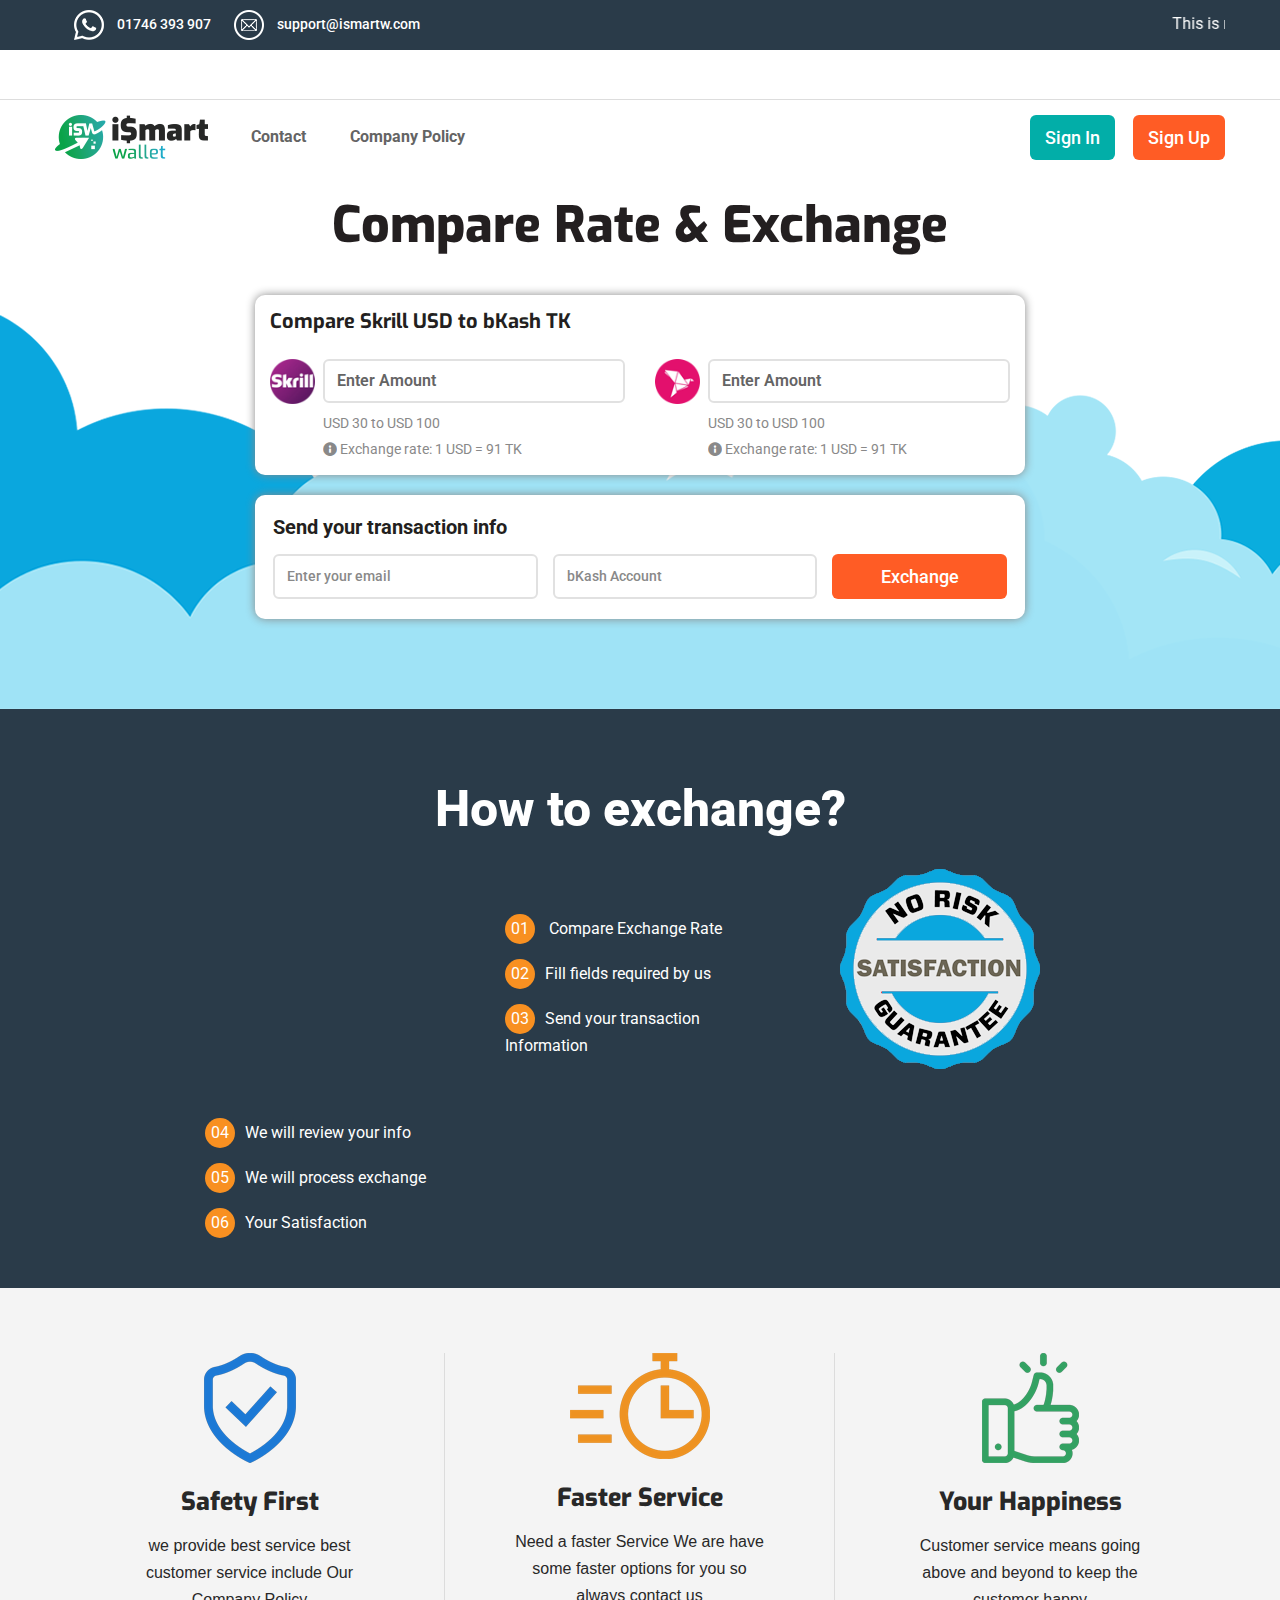
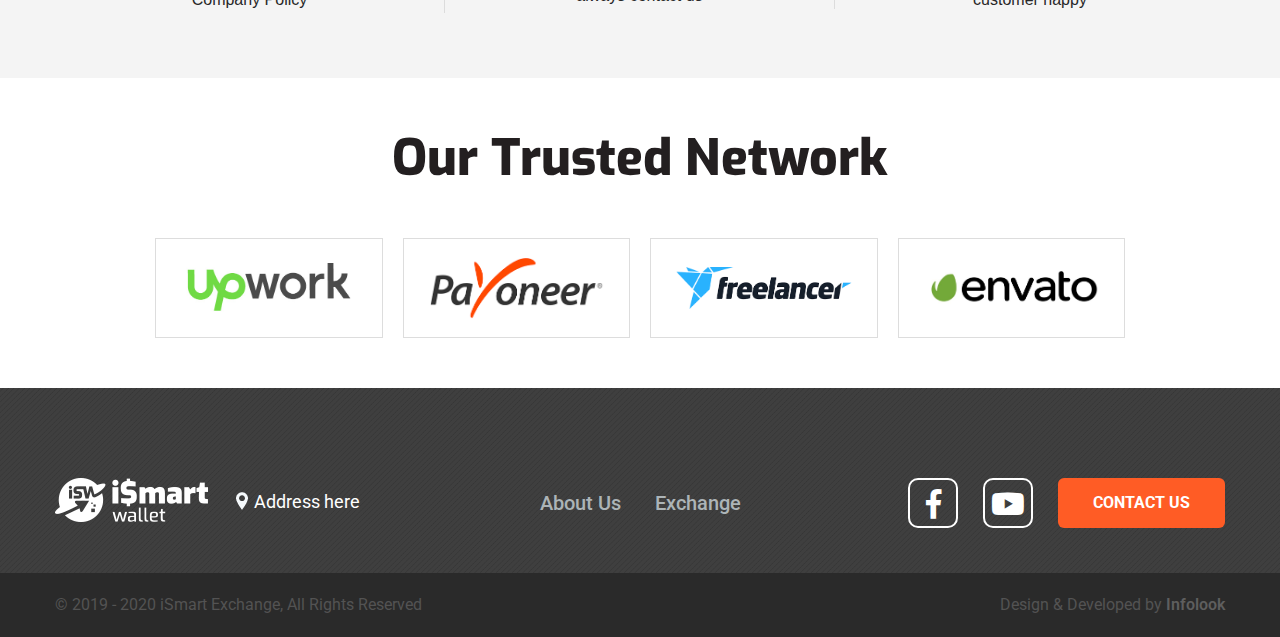
==== commit a1d162c4: "h" ====
--- a/inner-page-1.html
+++ b/inner-page-1.html
@@ -18,6 +18,7 @@
 </head>
 
 <body>
+    <div class="overlayed"></div>
     <!-- Headertop section start -->
     <div class="headertoparea">
         <div class="container">
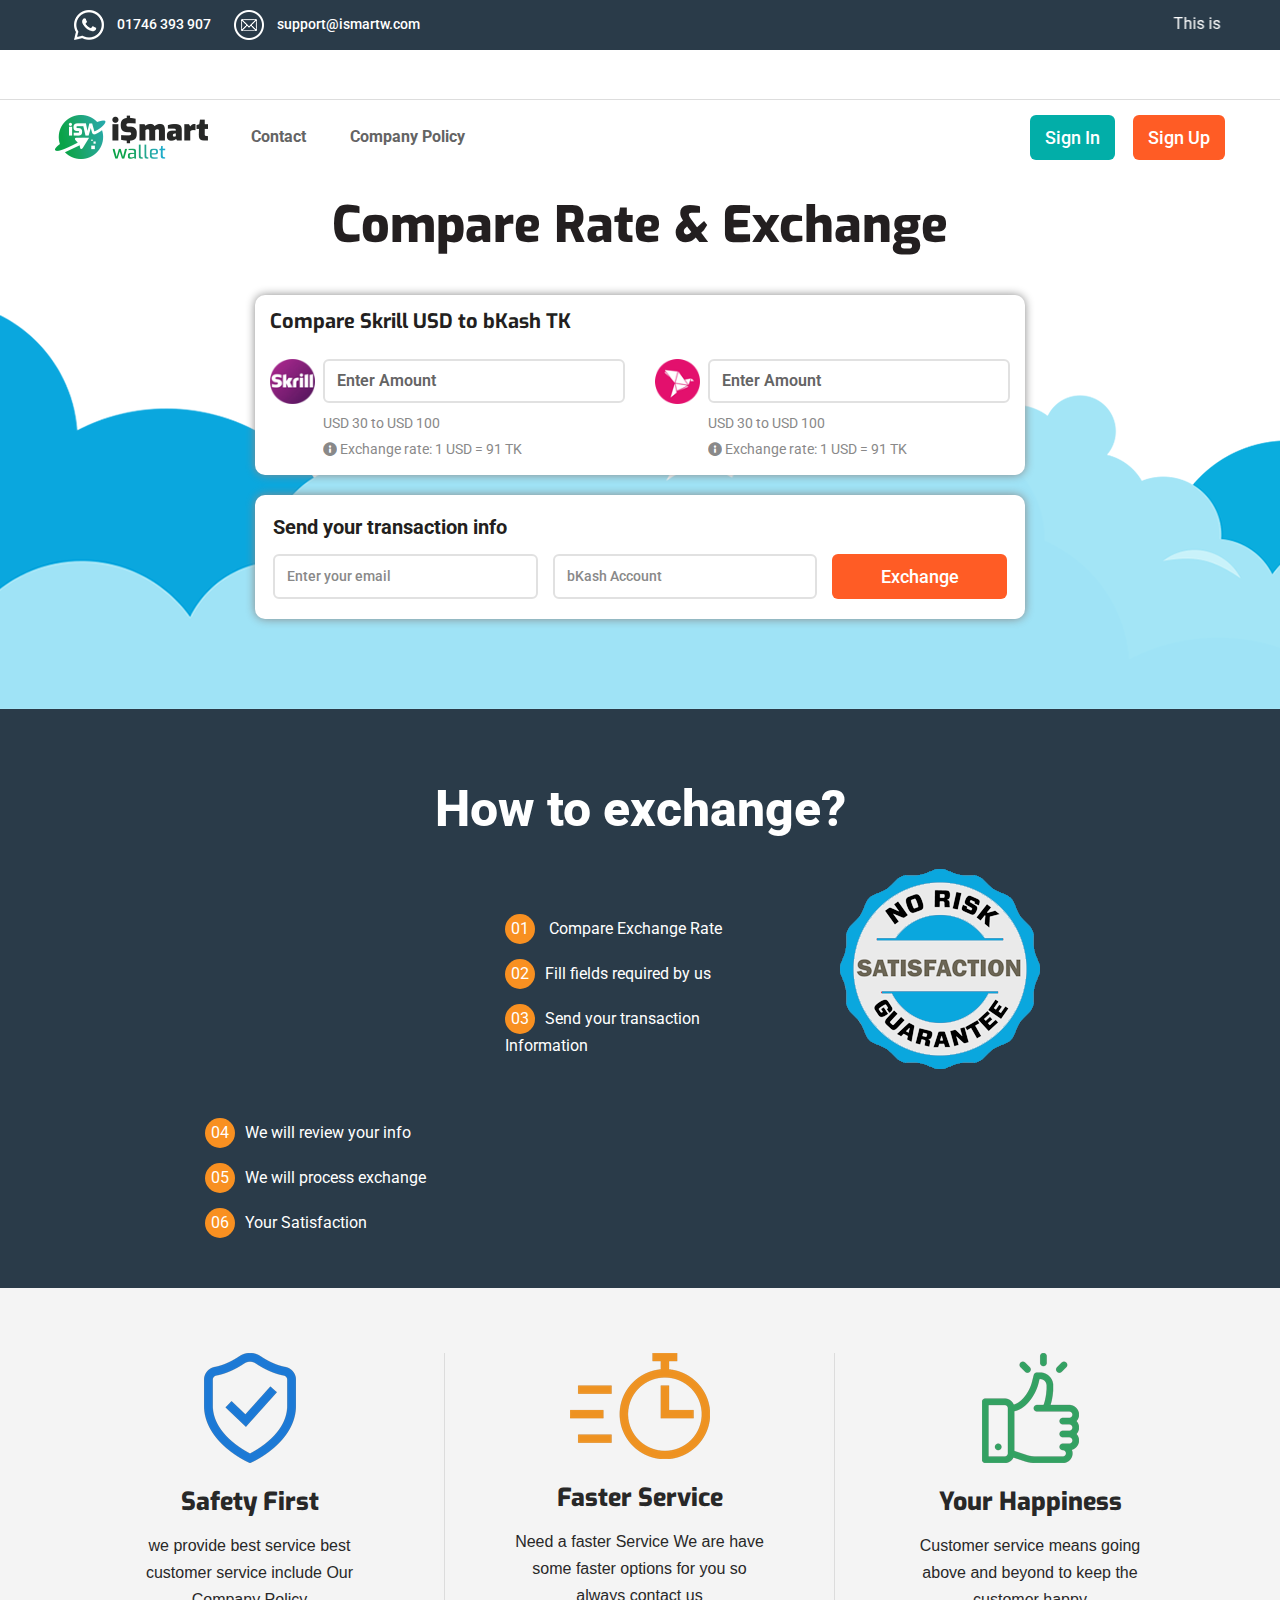
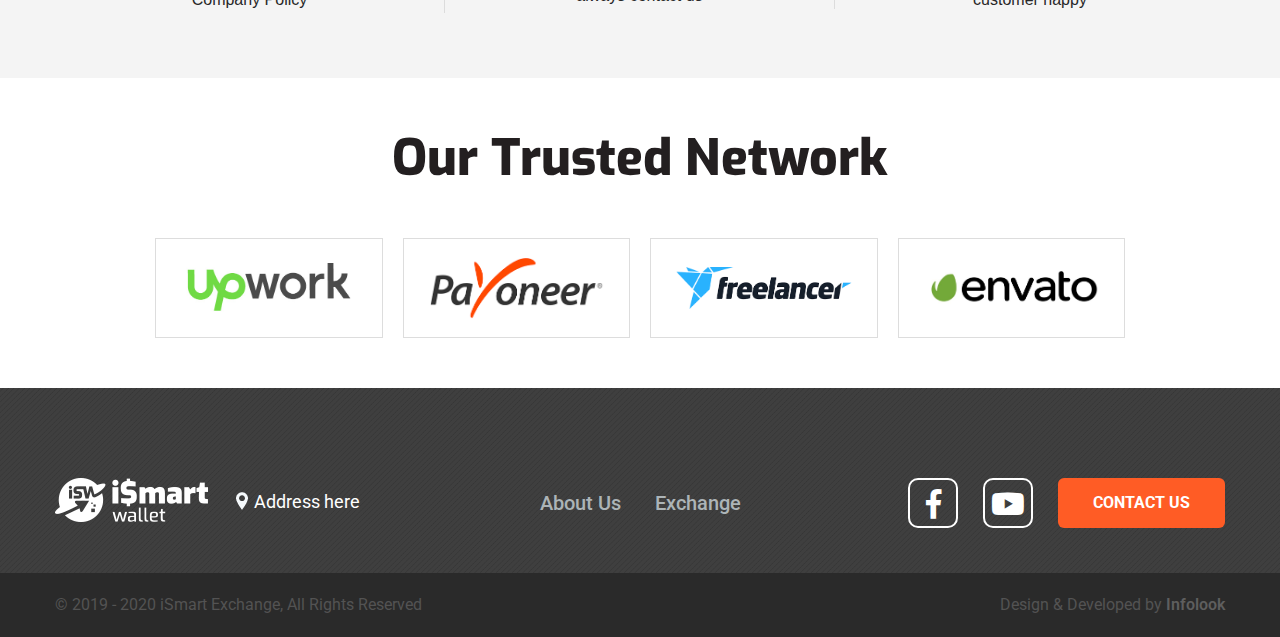
==== commit 00899f6d: "f" ====
--- a/inner-page-1.html
+++ b/inner-page-1.html
@@ -121,105 +121,105 @@
 
                     </div>
 
-                    <div class="for-loginmethod">
-                        <!-- Modal -->
-                        <div class="modal fade" id="exampleModalCenter" tabindex="-1" role="dialog"
-                            aria-labelledby="exampleModalCenterTitle" aria-hidden="true">
-                            <div class="modal-dialog modal-dialog-centered" role="document">
-                                <div class="modal-content">
-                                    <div class="modal-header">
-                                        <button type="button" class="close" data-dismiss="modal" aria-label="Close">
-                                            <span aria-hidden="true">&times;</span>
-                                        </button>
-                                    </div>
-                                    <div class="modal-body">
-                                        <div class="log-inpagess">
-                                            <div class="login-content">
-                                                <h4>Account Login</h4>
-                                                <div class="connect-facebook">
-                                                    <span>
-                                                        <a href=""><i class="fab fa-facebook-f"></i>Log In with
-                                                            facebook</a>
-                                                    </span>
-                                                </div>
-                                                <div class="loginforms1">
-                                                    <form action="">
-                                                        <div class="login-us">
-                                                            <input type="email" placeholder="Email">
-                                                            <input type="password" placeholder="Password">
-                                                        </div>
-                                                    </form>
-                                                </div>
-                                                <div class="repare-pass">
-                                                    <div class="log-into">
-                                                        <div class="try-thisfield">
-                                                            <a href="" class="logs1">Log in</a>
-                                                            <a href="" class="forgot1">Forgot Password?</a>
-                                                        </div>
-                                                        <span>Don't have an account? <a href="" data-toggle="modal"
-                                                                data-target="#exampleModalCenter2" data-dismiss="modal"
-                                                                aria-label="Close">Create
-                                                                Account</a></span>
-                                                    </div>
-                                                </div>
-                                            </div>
-                                        </div>
-                                    </div>
-                                </div>
-                            </div>
-                        </div>
-
-                        <!-- Modal -->
-                    </div>
-
-
-                    <div class="for-loginmethod">
-                        <!-- Modal -->
-                        <div class="modal fade" id="exampleModalCenter2" tabindex="-1" role="dialog"
-                            aria-labelledby="exampleModalCenterTitle" aria-hidden="true">
-                            <div class="modal-dialog modal-dialog-centered" role="document">
-                                <div class="modal-content">
-                                    <div class="modal-header">
-                                        <button type="button" class="close" data-dismiss="modal" aria-label="Close">
-                                            <span aria-hidden="true">&times;</span>
-                                        </button>
-                                    </div>
-                                    <div class="modal-body">
-                                        <div class="log-inpagess">
-                                            <div class="login-content">
-                                                <h4>Create Account</h4>
-                                                <div class="loginforms1">
-                                                    <form action="">
-                                                        <div class="login-us">
-                                                            <input type="text" placeholder="Name">
-                                                            <input type="email" placeholder="Email">
-                                                            <input type="number" placeholder="Phone Number">
-                                                            <input type="password" placeholder="Set Password">
-                                                            <input type="password" placeholder="Confirm Password">
-                                                        </div>
-                                                    </form>
-                                                </div>
-                                                <div class="repare-pass">
-                                                    <div class="log-into">
-                                                        <div class="try-thisfield">
-                                                            <a href="#" data-toggle="modal"
-                                                                data-target="#exampleModalCenter3"
-                                                                class="logs1 next-hide">Create</a>
-                                                        </div>
-                                                        <span>Already have an account? <a href="#" data-toggle="modal"
-                                                                data-target="#exampleModalCenter" data-dismiss="modal"
-                                                                aria-label="Close">LOG
-                                                                IN</a></span>
-                                                    </div>
-                                                </div>
-                                            </div>
-                                        </div>
-                                    </div>
-                                </div>
-                            </div>
-                        </div>
-                        <!-- Modal -->
-                    </div>
+                    			<div class="for-loginmethod">
+                    			    <!-- Modal -->
+                    			    <div class="modal fade" id="exampleModalCenter" tabindex="-1" role="dialog"
+                    			        aria-labelledby="exampleModalCenterTitle" aria-hidden="true">
+                    			        <div class="modal-dialog modal-dialog-centered" role="document">
+                    			            <div class="modal-content">
+                    			                <div class="modal-header">
+                    			                    <button type="button" class="close" data-dismiss="modal" aria-label="Close">
+                    			                        <span aria-hidden="true">&times;</span>
+                    			                    </button>
+                    			                </div>
+                    			                <div class="modal-body">
+                    			                    <div class="log-inpagess">
+                    			                        <div class="login-content">
+                    			                            <h4>Sign In Account</h4>
+                    			                            <div class="connect-facebook">
+                    			                                <span>
+                    			                                    <a href=""><i class="fab fa-facebook-f"></i>Log In with
+                    			                                        facebook</a>
+                    			                                </span>
+                    			                            </div>
+                    			                            <div class="loginforms1">
+                    			                                <form action="">
+                    			                                    <div class="login-us">
+                    			                                        <input type="email" placeholder="Email">
+                    			                                        <input type="password" placeholder="Password">
+                    			                                    </div>
+                    			                                </form>
+                    			                            </div>
+                    			                            <div class="repare-pass">
+                    			                                <div class="log-into">
+                    			                                    <div class="try-thisfield">
+                    			                                        <a href="" class="logs1">Sign In</a>
+                    			                                        <a href="" class="forgot1">Forgot Password?</a>
+                    			                                    </div>
+                    			                                    <span>Don't have an account? <a href="" data-toggle="modal"
+                    			                                            data-target="#exampleModalCenter2"
+                    			                                            data-dismiss="modal" aria-label="Close">Create
+                    			                                            Account</a></span>
+                    			                                </div>
+                    			                            </div>
+                    			                        </div>
+                    			                    </div>
+                    			                </div>
+                    			            </div>
+                    			        </div>
+                    			    </div>
+
+                    			    <!-- Modal -->
+                    			</div>
+
+
+                    			<div class="for-loginmethod">
+                    			    <!-- Modal -->
+                    			    <div class="modal fade" id="exampleModalCenter2" tabindex="-1" role="dialog"
+                    			        aria-labelledby="exampleModalCenterTitle" aria-hidden="true">
+                    			        <div class="modal-dialog modal-dialog-centered" role="document">
+                    			            <div class="modal-content">
+                    			                <div class="modal-header">
+                    			                    <button type="button" class="close" data-dismiss="modal" aria-label="Close">
+                    			                        <span aria-hidden="true">&times;</span>
+                    			                    </button>
+                    			                </div>
+                    			                <div class="modal-body">
+                    			                    <div class="log-inpagess">
+                    			                        <div class="login-content">
+                    			                            <h4>SignUp Account</h4>
+                    			                            <div class="loginforms1">
+                    			                                <form action="">
+                    			                                    <div class="login-us">
+                    			                                        <input type="text" placeholder="Name">
+                    			                                        <input type="email" placeholder="Email">
+                    			                                        <input type="number" placeholder="Phone Number">
+                    			                                        <input type="password" placeholder="Set Password">
+                    			                                        <input type="password" placeholder="Confirm Password">
+                    			                                    </div>
+                    			                                </form>
+                    			                            </div>
+                    			                            <div class="repare-pass">
+                    			                                <div class="log-into">
+                    			                                    <div class="try-thisfield">
+                    			                                        <a href="#" data-toggle="modal"
+                    			                                            data-target="#exampleModalCenter3"
+                    			                                            class="logs1 next-hide">Sign Up</a>
+                    			                                    </div>
+                    			                                    <span>Already have an account? <a href="#"
+                    			                                            data-toggle="modal" data-target="#exampleModalCenter"
+                    			                                            data-dismiss="modal" aria-label="Close">LOG
+                    			                                            IN</a></span>
+                    			                                </div>
+                    			                            </div>
+                    			                        </div>
+                    			                    </div>
+                    			                </div>
+                    			            </div>
+                    			        </div>
+                    			    </div>
+                    			    <!-- Modal -->
+                    			</div>
                 </div>
             </div>
         </div>
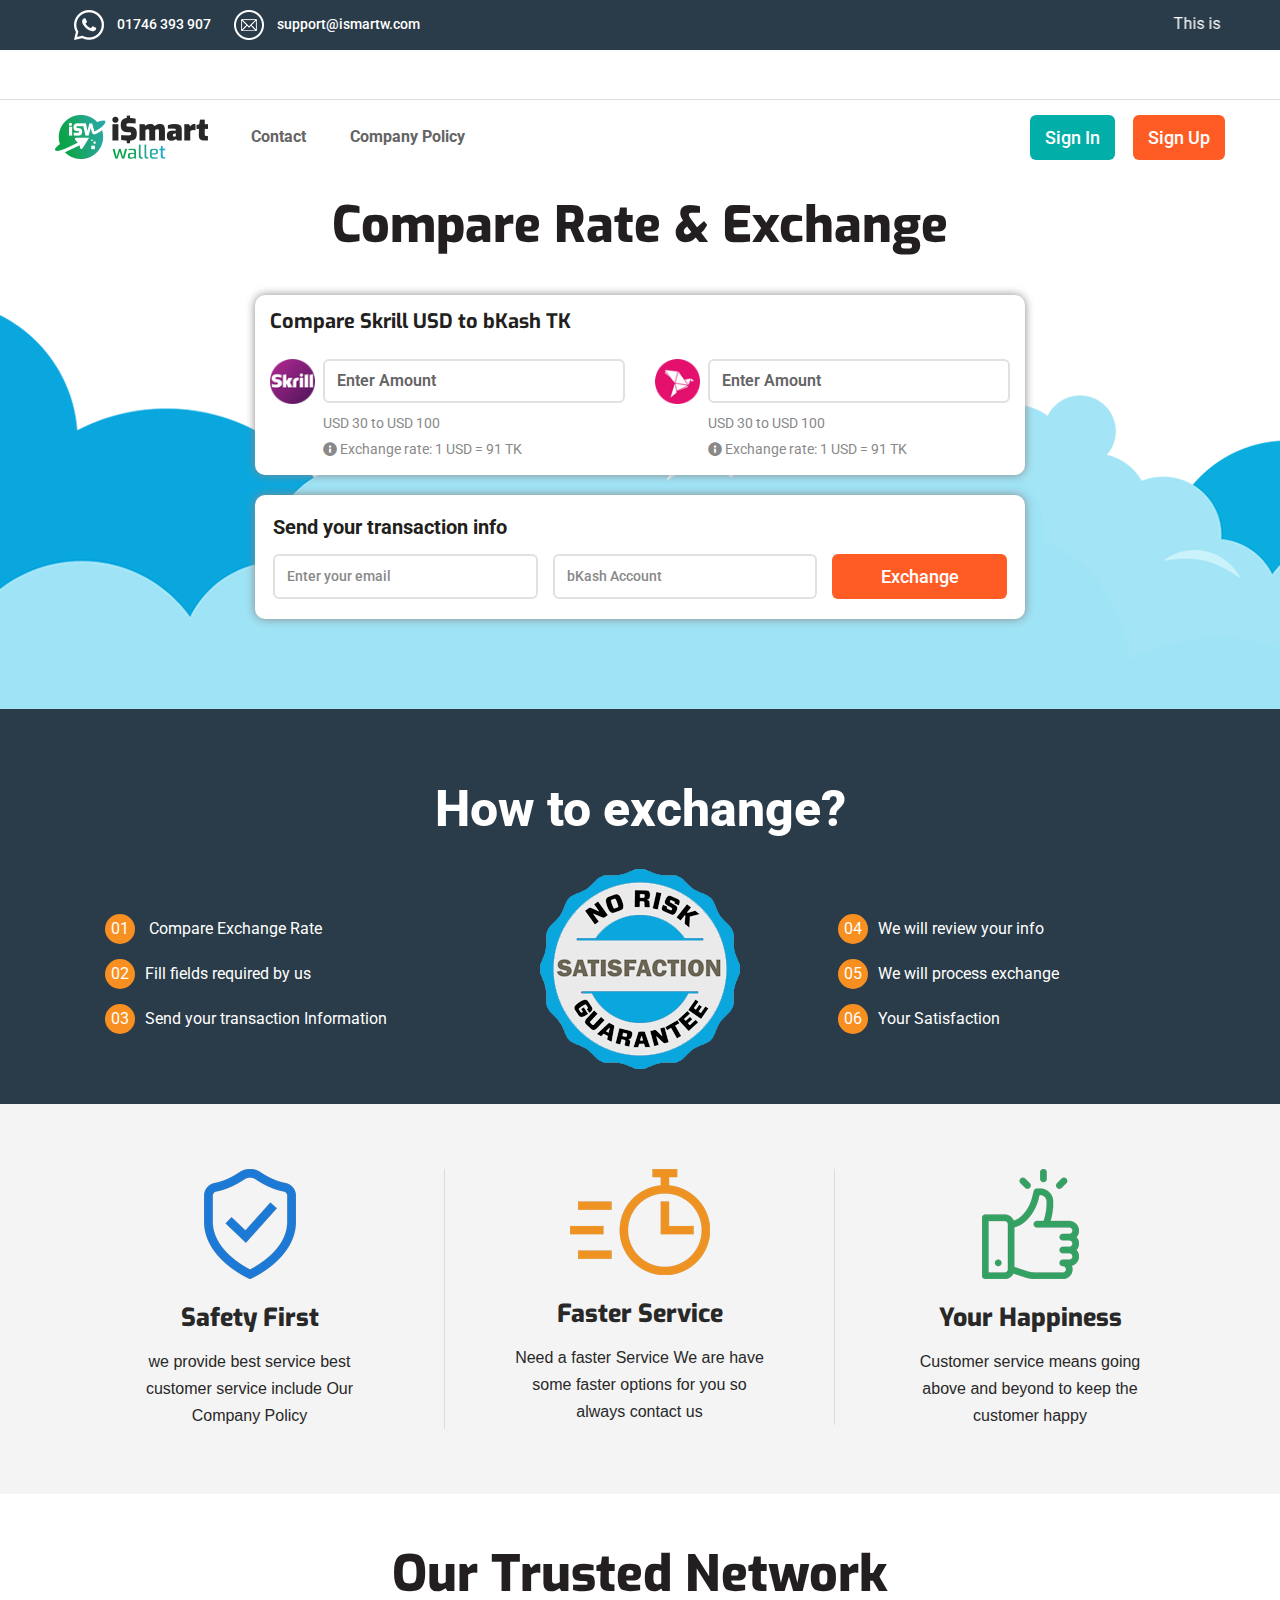
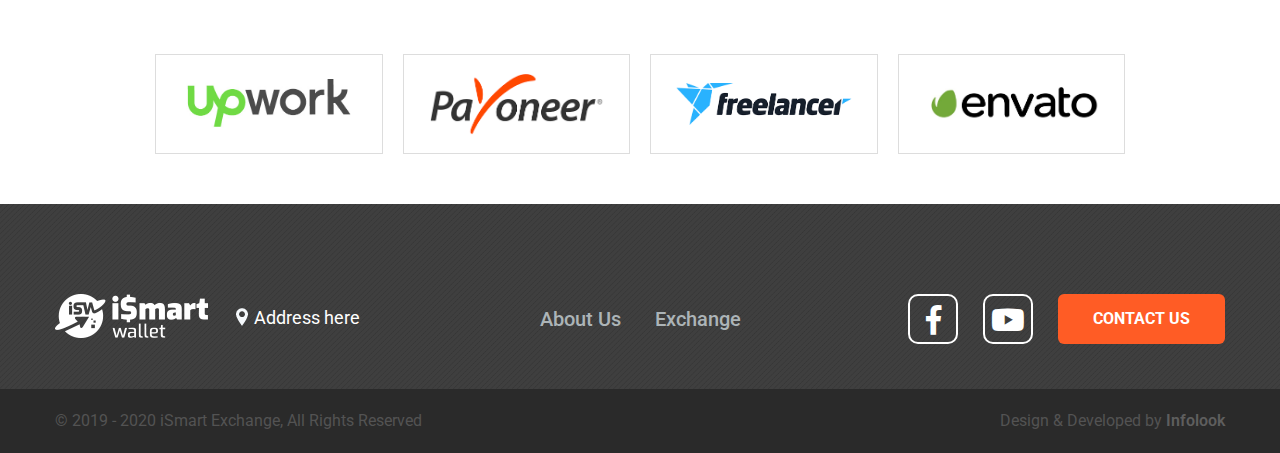
==== commit 1308a407: "h" ====
--- a/inner-page-1.html
+++ b/inner-page-1.html
@@ -279,7 +279,7 @@
     <section class="how-to-exchange-area inner">
         <div class="container">
             <div class="row justify-content-center">
-                <div class="col-md-9">
+                <div class="col-md-11">
                     <div class="row">
                         <div class="col-lg-12">
                             <h2 class="title">How to exchange?</h2>
--- a/assets/css/style.css
+++ b/assets/css/style.css
@@ -1630,7 +1630,7 @@
   max-width: 1200px;
 }
 
-.how-to-list.mobile {
+.how-to-exchange-area.inner .row .col-lg-4:nth-child(1) {
   display: none;
 }
 
@@ -1808,4 +1808,9 @@
 
 .sideicon {
   display: none;
-}+}
+
+.securitycontent {
+  padding: 28px 50px;
+}
+
--- a/assets/css/responsive.css
+++ b/assets/css/responsive.css
@@ -324,7 +324,10 @@
         align-items: baseline;
     }
 
-    .how-to-list.all {
+    .how-to-exchange-area.inner .row .col-lg-4:nth-child(1) {
+        display: block;
+    }
+    .how-to-exchange-area.inner .row .col-lg-4:nth-child(3) {
         display: none;
     }
 
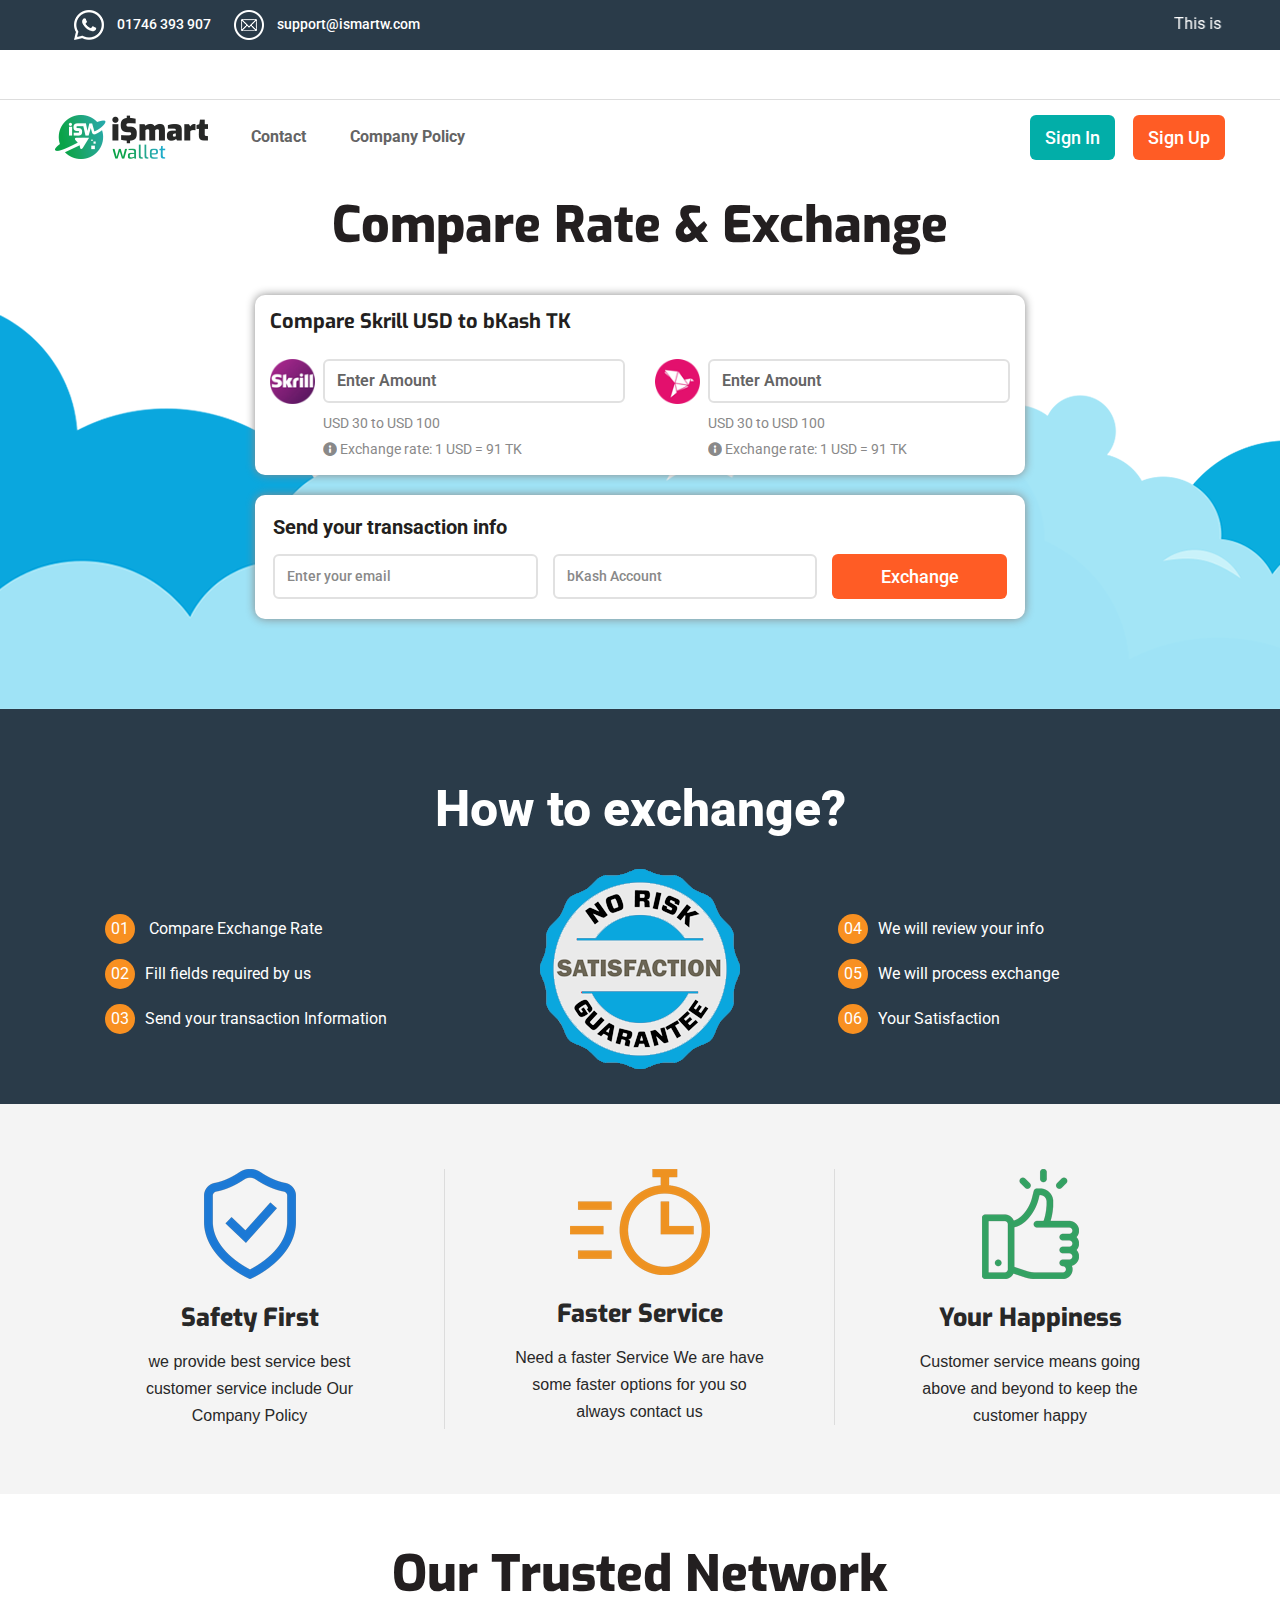
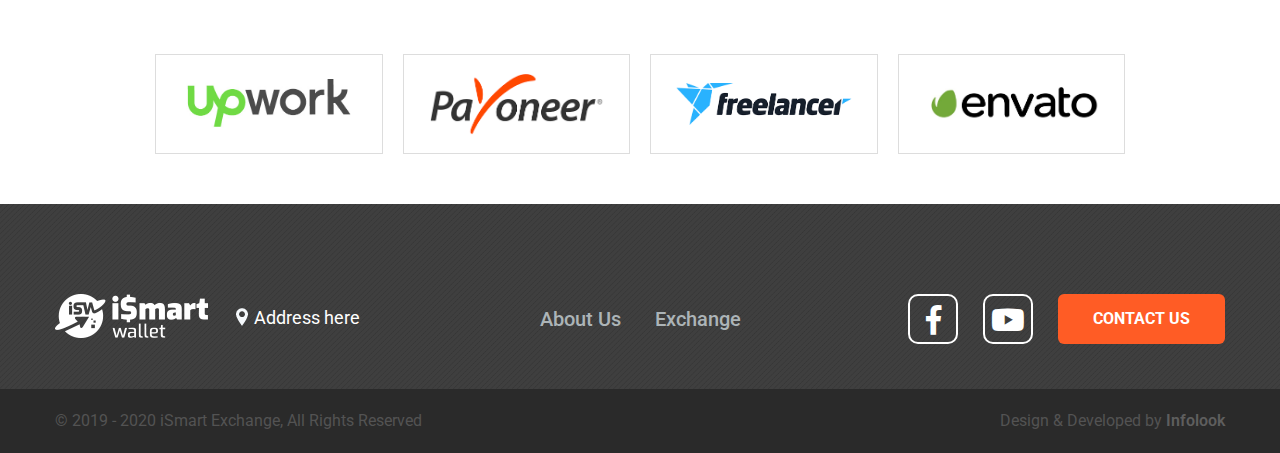
==== commit 4ae1a7a7: "g" ====
--- a/inner-page-1.html
+++ b/inner-page-1.html
@@ -118,113 +118,110 @@
                             <li><a href="" data-toggle="modal" data-target="#exampleModalCenter2"
                                     class="fixed-bg">Sign Up</a></li>
                         </ul>
-
-                    </div>
-
-                    			<div class="for-loginmethod">
-                    			    <!-- Modal -->
-                    			    <div class="modal fade" id="exampleModalCenter" tabindex="-1" role="dialog"
-                    			        aria-labelledby="exampleModalCenterTitle" aria-hidden="true">
-                    			        <div class="modal-dialog modal-dialog-centered" role="document">
-                    			            <div class="modal-content">
-                    			                <div class="modal-header">
-                    			                    <button type="button" class="close" data-dismiss="modal" aria-label="Close">
-                    			                        <span aria-hidden="true">&times;</span>
-                    			                    </button>
-                    			                </div>
-                    			                <div class="modal-body">
-                    			                    <div class="log-inpagess">
-                    			                        <div class="login-content">
-                    			                            <h4>Sign In Account</h4>
-                    			                            <div class="connect-facebook">
-                    			                                <span>
-                    			                                    <a href=""><i class="fab fa-facebook-f"></i>Log In with
-                    			                                        facebook</a>
-                    			                                </span>
-                    			                            </div>
-                    			                            <div class="loginforms1">
-                    			                                <form action="">
-                    			                                    <div class="login-us">
-                    			                                        <input type="email" placeholder="Email">
-                    			                                        <input type="password" placeholder="Password">
-                    			                                    </div>
-                    			                                </form>
-                    			                            </div>
-                    			                            <div class="repare-pass">
-                    			                                <div class="log-into">
-                    			                                    <div class="try-thisfield">
-                    			                                        <a href="" class="logs1">Sign In</a>
-                    			                                        <a href="" class="forgot1">Forgot Password?</a>
-                    			                                    </div>
-                    			                                    <span>Don't have an account? <a href="" data-toggle="modal"
-                    			                                            data-target="#exampleModalCenter2"
-                    			                                            data-dismiss="modal" aria-label="Close">Create
-                    			                                            Account</a></span>
-                    			                                </div>
-                    			                            </div>
-                    			                        </div>
-                    			                    </div>
-                    			                </div>
-                    			            </div>
-                    			        </div>
-                    			    </div>
-
-                    			    <!-- Modal -->
-                    			</div>
-
-
-                    			<div class="for-loginmethod">
-                    			    <!-- Modal -->
-                    			    <div class="modal fade" id="exampleModalCenter2" tabindex="-1" role="dialog"
-                    			        aria-labelledby="exampleModalCenterTitle" aria-hidden="true">
-                    			        <div class="modal-dialog modal-dialog-centered" role="document">
-                    			            <div class="modal-content">
-                    			                <div class="modal-header">
-                    			                    <button type="button" class="close" data-dismiss="modal" aria-label="Close">
-                    			                        <span aria-hidden="true">&times;</span>
-                    			                    </button>
-                    			                </div>
-                    			                <div class="modal-body">
-                    			                    <div class="log-inpagess">
-                    			                        <div class="login-content">
-                    			                            <h4>SignUp Account</h4>
-                    			                            <div class="loginforms1">
-                    			                                <form action="">
-                    			                                    <div class="login-us">
-                    			                                        <input type="text" placeholder="Name">
-                    			                                        <input type="email" placeholder="Email">
-                    			                                        <input type="number" placeholder="Phone Number">
-                    			                                        <input type="password" placeholder="Set Password">
-                    			                                        <input type="password" placeholder="Confirm Password">
-                    			                                    </div>
-                    			                                </form>
-                    			                            </div>
-                    			                            <div class="repare-pass">
-                    			                                <div class="log-into">
-                    			                                    <div class="try-thisfield">
-                    			                                        <a href="#" data-toggle="modal"
-                    			                                            data-target="#exampleModalCenter3"
-                    			                                            class="logs1 next-hide">Sign Up</a>
-                    			                                    </div>
-                    			                                    <span>Already have an account? <a href="#"
-                    			                                            data-toggle="modal" data-target="#exampleModalCenter"
-                    			                                            data-dismiss="modal" aria-label="Close">LOG
-                    			                                            IN</a></span>
-                    			                                </div>
-                    			                            </div>
-                    			                        </div>
-                    			                    </div>
-                    			                </div>
-                    			            </div>
-                    			        </div>
-                    			    </div>
-                    			    <!-- Modal -->
-                    			</div>
+                    </div>
                 </div>
             </div>
         </div>
     </div>
     <!-- Header bar section end -->
+
+    				<div class="for-loginmethod">
+    				    <!-- Modal -->
+    				    <div class="modal fade" id="exampleModalCenter" tabindex="-1" role="dialog"
+    				        aria-labelledby="exampleModalCenterTitle" aria-hidden="true">
+    				        <div class="modal-dialog modal-dialog-centered" role="document">
+    				            <div class="modal-content">
+    				                <div class="modal-header">
+    				                    <button type="button" class="close" data-dismiss="modal" aria-label="Close">
+    				                        <span aria-hidden="true">&times;</span>
+    				                    </button>
+    				                </div>
+    				                <div class="modal-body">
+    				                    <div class="log-inpagess">
+    				                        <div class="login-content">
+    				                            <h4>Sign In Account</h4>
+    				                            <div class="connect-facebook">
+    				                                <span>
+    				                                    <a href=""><i class="fab fa-facebook-f"></i>Log In with facebook</a>
+    				                                </span>
+    				                            </div>
+    				                            <div class="loginforms1">
+    				                                <form action="">
+    				                                    <div class="login-us">
+    				                                        <input type="email" placeholder="Email">
+    				                                        <input type="password" placeholder="Password">
+    				                                    </div>
+    				                                </form>
+    				                            </div>
+    				                            <div class="repare-pass">
+    				                                <div class="log-into">
+    				                                    <div class="try-thisfield">
+    				                                        <a href="" class="logs1">Sign In</a>
+    				                                        <a href="" class="forgot1">Forgot Password?</a>
+    				                                    </div>
+    				                                    <span>Don't have an account? <a href="" data-toggle="modal"
+    				                                            data-target="#exampleModalCenter2" data-dismiss="modal"
+    				                                            aria-label="Close">Create
+    				                                            Account</a></span>
+    				                                </div>
+    				                            </div>
+    				                        </div>
+    				                    </div>
+    				                </div>
+    				            </div>
+    				        </div>
+    				    </div>
+
+    				    <!-- Modal -->
+    				</div>
+
+
+    				<div class="for-loginmethod">
+    				    <!-- Modal -->
+    				    <div class="modal fade" id="exampleModalCenter2" tabindex="-1" role="dialog"
+    				        aria-labelledby="exampleModalCenterTitle" aria-hidden="true">
+    				        <div class="modal-dialog modal-dialog-centered" role="document">
+    				            <div class="modal-content">
+    				                <div class="modal-header">
+    				                    <button type="button" class="close" data-dismiss="modal" aria-label="Close">
+    				                        <span aria-hidden="true">&times;</span>
+    				                    </button>
+    				                </div>
+    				                <div class="modal-body">
+    				                    <div class="log-inpagess">
+    				                        <div class="login-content">
+    				                            <h4>SignUp Account</h4>
+    				                            <div class="loginforms1">
+    				                                <form action="">
+    				                                    <div class="login-us">
+    				                                        <input type="text" placeholder="Name">
+    				                                        <input type="email" placeholder="Email">
+    				                                        <input type="number" placeholder="Phone Number">
+    				                                        <input type="password" placeholder="Set Password">
+    				                                        <input type="password" placeholder="Confirm Password">
+    				                                    </div>
+    				                                </form>
+    				                            </div>
+    				                            <div class="repare-pass">
+    				                                <div class="log-into">
+    				                                    <div class="try-thisfield">
+    				                                        <a href="#" data-toggle="modal" data-target="#exampleModalCenter3"
+    				                                            class="logs1 next-hide">Sign Up</a>
+    				                                    </div>
+    				                                    <span>Already have an account? <a href="#" data-toggle="modal"
+    				                                            data-target="#exampleModalCenter" data-dismiss="modal"
+    				                                            aria-label="Close">LOG
+    				                                            IN</a></span>
+    				                                </div>
+    				                            </div>
+    				                        </div>
+    				                    </div>
+    				                </div>
+    				            </div>
+    				        </div>
+    				    </div>
+    				    <!-- Modal -->
+    				</div>
 
     <!-- compare rate area start -->
     <section class="compare-rate-area">
--- a/assets/css/style.css
+++ b/assets/css/style.css
@@ -1813,4 +1813,3 @@
 .securitycontent {
   padding: 28px 50px;
 }
-
